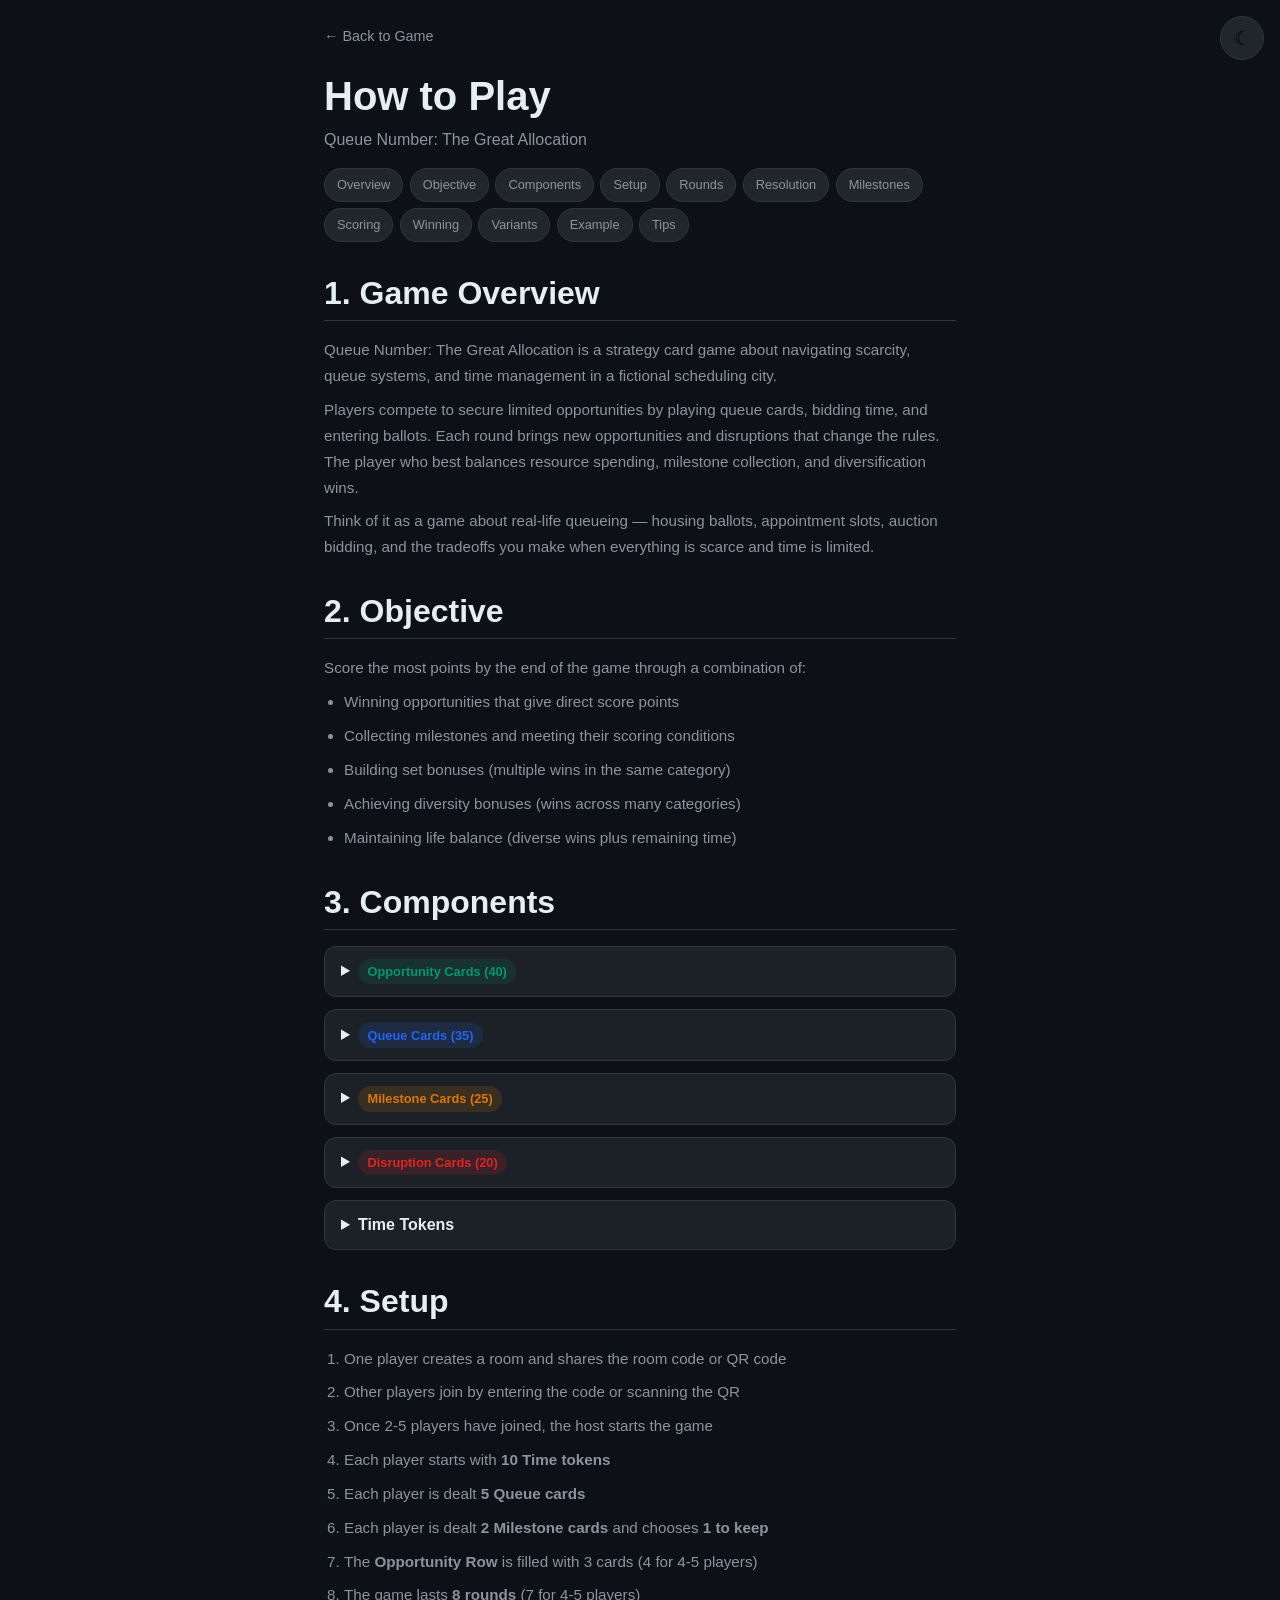
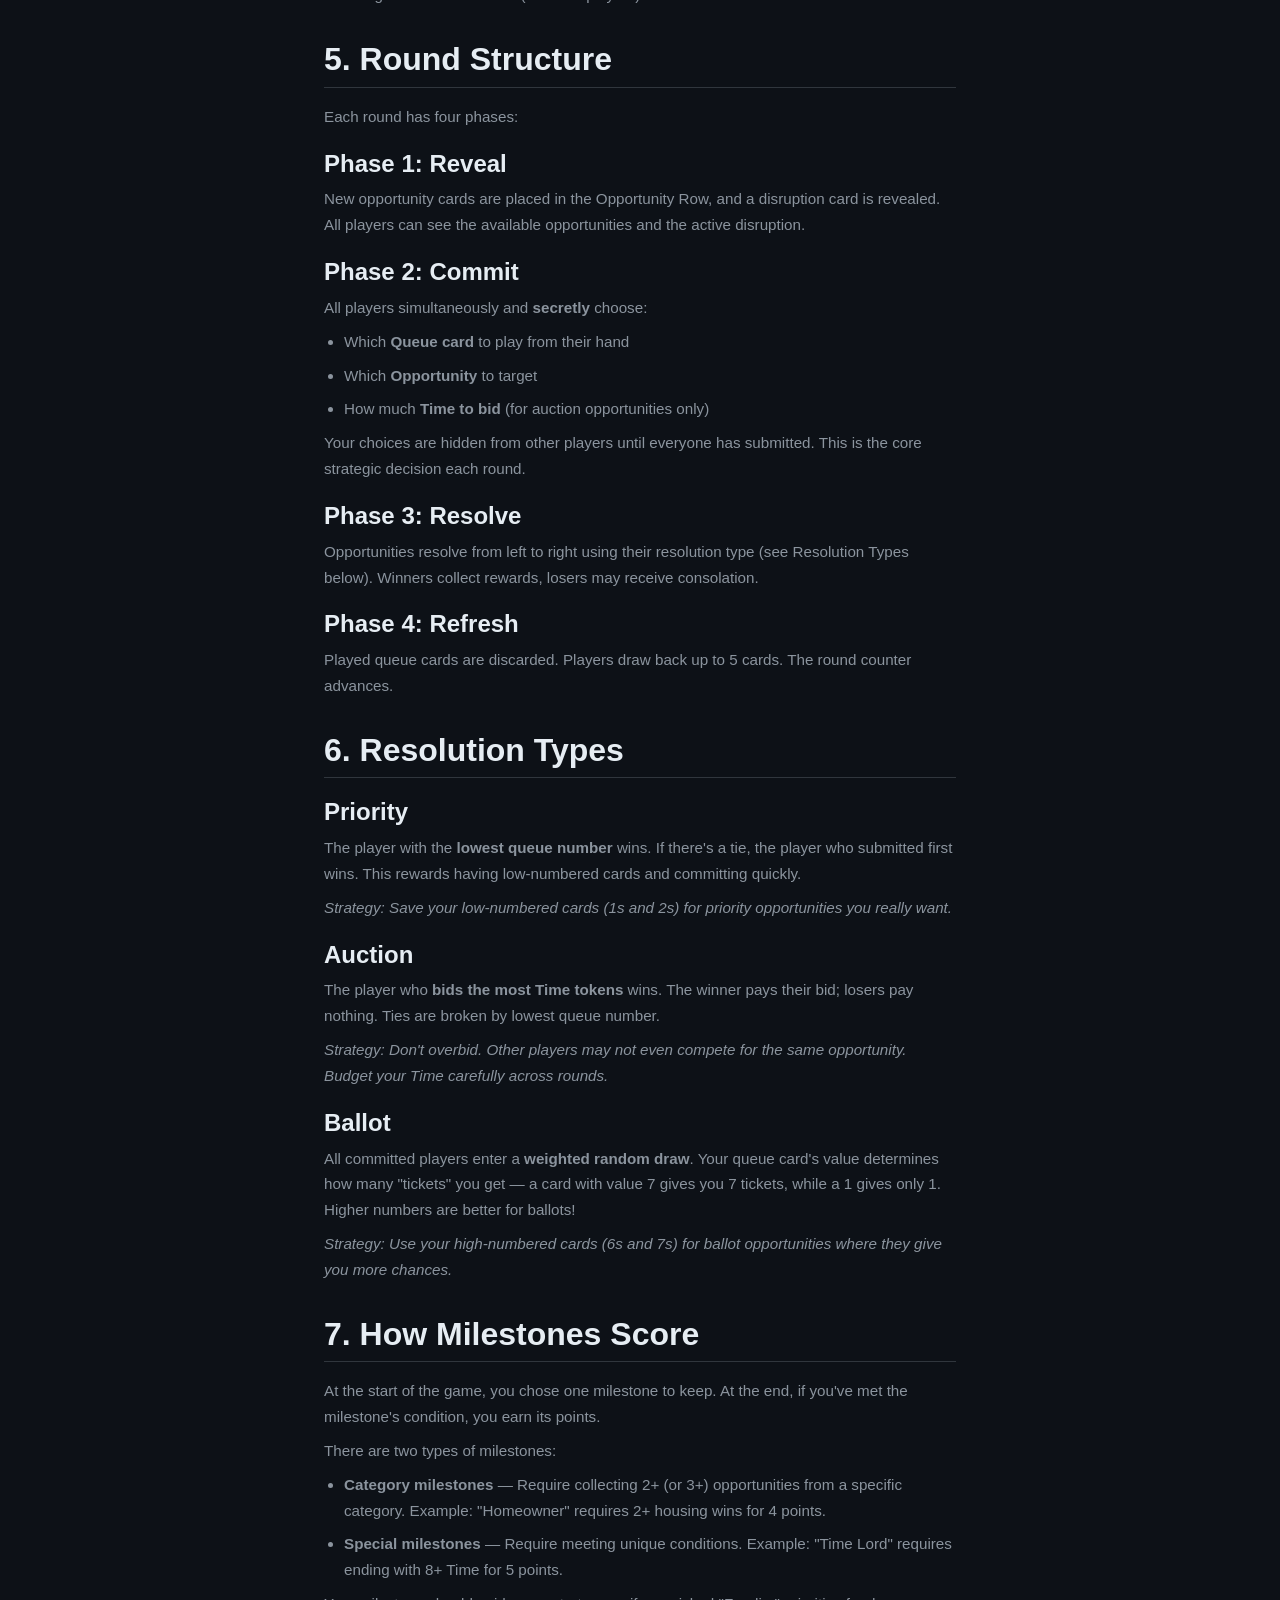
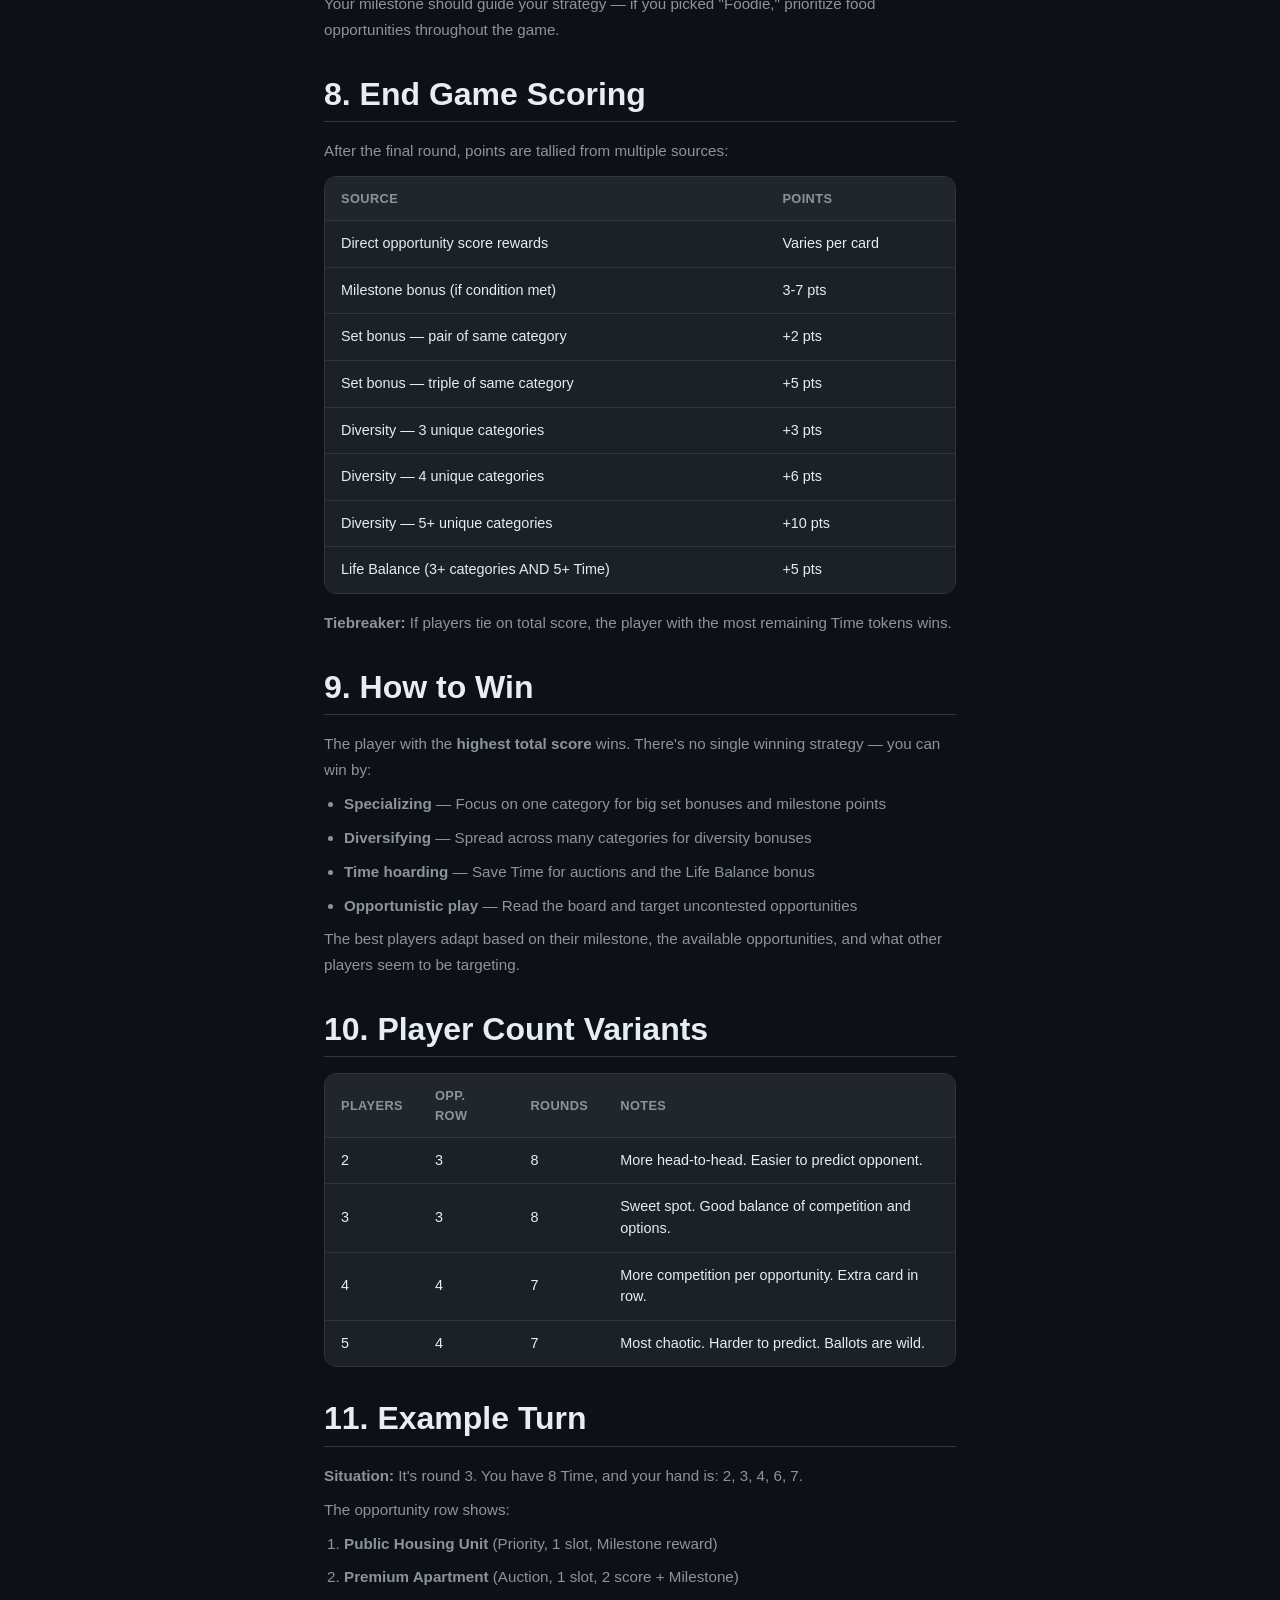
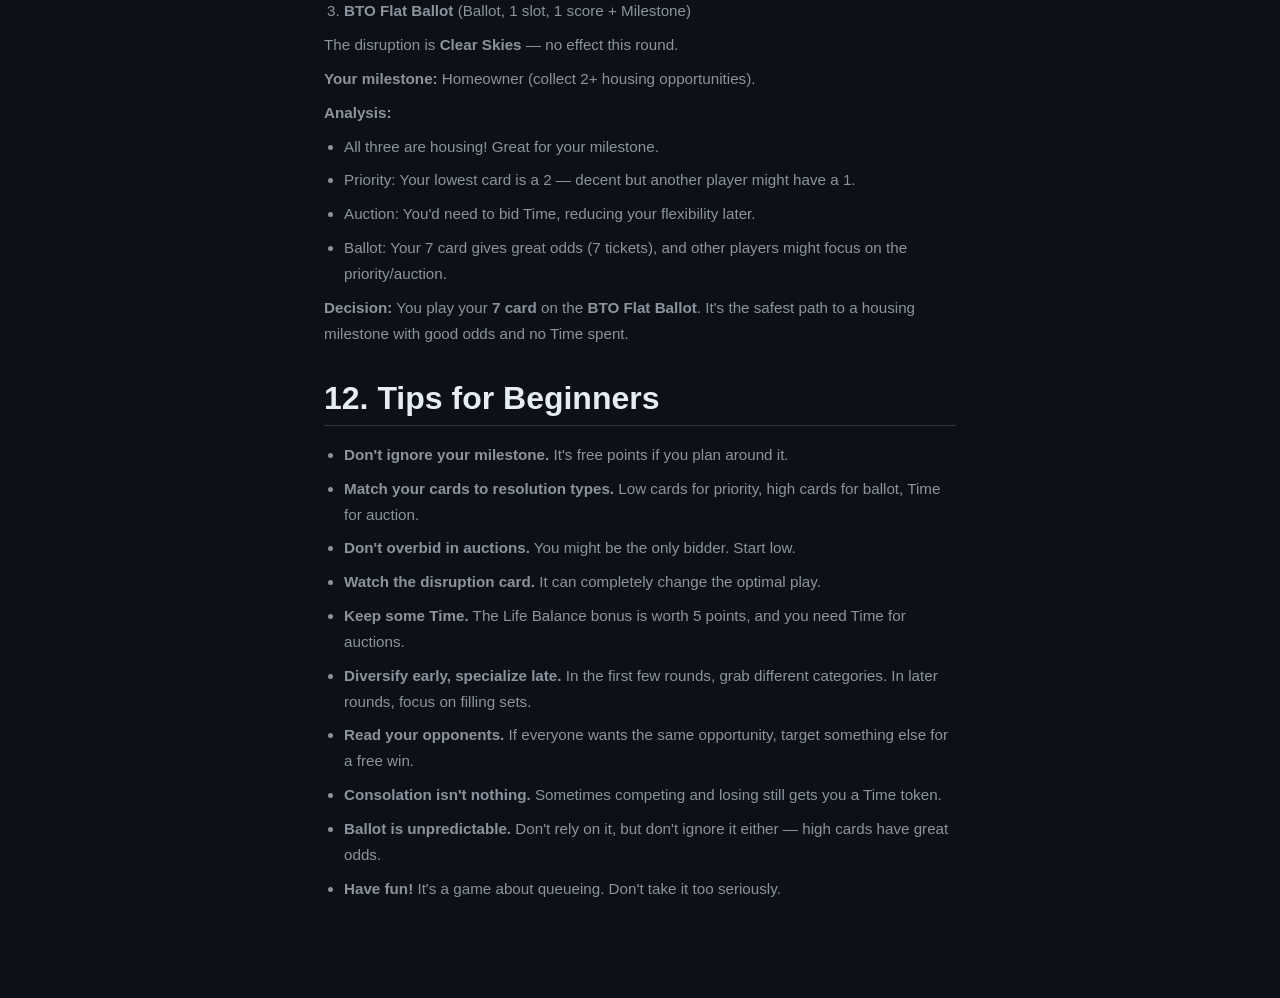
==== instructions.html @ 412e1ff7 "Initial commit: Queue Number card game web app Complete multiplayer card game with Firebase, QR code" ====
<!DOCTYPE html>
<html lang="en" data-theme="dark">
<head>
  <meta charset="UTF-8">
  <meta name="viewport" content="width=device-width, initial-scale=1.0, viewport-fit=cover">
  <meta name="theme-color" content="#0D1117">
  <title>How to Play — Queue Number</title>
  <link rel="stylesheet" href="style.css">
</head>
<body>

  <!-- Theme Toggle -->
  <button class="theme-toggle" id="theme-toggle" aria-label="Toggle theme">
    <span id="theme-icon">&#9790;</span>
  </button>

  <div class="instructions-page">
    <a href="index.html" class="instructions-back">&larr; Back to Game</a>

    <h1>How to Play</h1>
    <p class="text-secondary mb-2">Queue Number: The Great Allocation</p>

    <!-- Quick Nav -->
    <nav class="instructions-nav">
      <a href="#overview">Overview</a>
      <a href="#objective">Objective</a>
      <a href="#components">Components</a>
      <a href="#setup">Setup</a>
      <a href="#rounds">Rounds</a>
      <a href="#resolution">Resolution</a>
      <a href="#milestones">Milestones</a>
      <a href="#scoring">Scoring</a>
      <a href="#winning">Winning</a>
      <a href="#variants">Variants</a>
      <a href="#example">Example</a>
      <a href="#tips">Tips</a>
    </nav>

    <!-- 1. Overview -->
    <section class="instructions-section" id="overview">
      <h2>1. Game Overview</h2>
      <p>Queue Number: The Great Allocation is a strategy card game about navigating scarcity, queue systems, and time management in a fictional scheduling city.</p>
      <p>Players compete to secure limited opportunities by playing queue cards, bidding time, and entering ballots. Each round brings new opportunities and disruptions that change the rules. The player who best balances resource spending, milestone collection, and diversification wins.</p>
      <p>Think of it as a game about real-life queueing — housing ballots, appointment slots, auction bidding, and the tradeoffs you make when everything is scarce and time is limited.</p>
    </section>

    <!-- 2. Objective -->
    <section class="instructions-section" id="objective">
      <h2>2. Objective</h2>
      <p>Score the most points by the end of the game through a combination of:</p>
      <ul>
        <li>Winning opportunities that give direct score points</li>
        <li>Collecting milestones and meeting their scoring conditions</li>
        <li>Building set bonuses (multiple wins in the same category)</li>
        <li>Achieving diversity bonuses (wins across many categories)</li>
        <li>Maintaining life balance (diverse wins plus remaining time)</li>
      </ul>
    </section>

    <!-- 3. Components -->
    <section class="instructions-section" id="components">
      <h2>3. Components</h2>

      <details>
        <summary><span class="card-type-example opp">Opportunity Cards (40)</span></summary>
        <div>
          <p>These represent limited resources and services available each round. Each opportunity has:</p>
          <ul>
            <li><strong>Name</strong> — what the opportunity is</li>
            <li><strong>Category</strong> — housing, education, healthcare, transport, leisure, finance, food, or tech</li>
            <li><strong>Resolution Type</strong> — how the winner is decided (Priority, Auction, or Ballot)</li>
            <li><strong>Slots</strong> — how many players can win (usually 1-2)</li>
            <li><strong>Reward</strong> — points, time tokens, or milestone progress</li>
            <li><strong>Consolation</strong> — small bonus for losers (on some cards)</li>
          </ul>
        </div>
      </details>

      <details>
        <summary><span class="card-type-example queue">Queue Cards (35)</span></summary>
        <div>
          <p>Your hand of cards. Each has a <strong>queue number</strong> from 1 to 7. These are your tools for competing:</p>
          <ul>
            <li><strong>Low numbers (1-3)</strong> — Great for priority-based opportunities (lowest number wins first)</li>
            <li><strong>Mid numbers (4-5)</strong> — Balanced for most situations</li>
            <li><strong>High numbers (6-7)</strong> — Better for ballot draws (higher number = more tickets)</li>
          </ul>
          <p>You play one queue card each round when committing to an opportunity.</p>
        </div>
      </details>

      <details>
        <summary><span class="card-type-example mile">Milestone Cards (25)</span></summary>
        <div>
          <p>Personal goals that score bonus points at the end of the game if you meet their conditions. Examples:</p>
          <ul>
            <li><strong>Homeowner</strong> — Collect 2+ housing opportunities (4 pts)</li>
            <li><strong>Diversifier</strong> — Collect from 4+ categories (5 pts)</li>
            <li><strong>Time Lord</strong> — End with 8+ Time tokens (5 pts)</li>
            <li><strong>Queue Master</strong> — Win 3+ priority opportunities (5 pts)</li>
          </ul>
          <p>At game start, you'll be dealt 2 milestones and choose 1 to keep. This shapes your strategy.</p>
        </div>
      </details>

      <details>
        <summary><span class="card-type-example dis">Disruption Cards (20)</span></summary>
        <div>
          <p>One disruption card is revealed each round, modifying the rules. Effects include:</p>
          <ul>
            <li><strong>System Outage</strong> — The lowest queue number gets no reward</li>
            <li><strong>Time Tax</strong> — All players lose 1 Time</li>
            <li><strong>Double Reward</strong> — All rewards are doubled</li>
            <li><strong>Queue Shuffle</strong> — Highest queue number wins priority</li>
            <li><strong>Lucky Day</strong> — Ballot slots increase by 1</li>
            <li><strong>Clear Skies</strong> — No disruption (sometimes you get lucky!)</li>
          </ul>
          <p>Disruptions keep every round feeling different and require you to adapt your strategy.</p>
        </div>
      </details>

      <details>
        <summary>Time Tokens</summary>
        <div>
          <p>Your main currency. You start with <strong>10 Time</strong>. Time is spent bidding in auctions, and gained from winning certain opportunities. Managing your time is crucial — spend too much early and you'll have nothing left for later rounds.</p>
        </div>
      </details>
    </section>

    <!-- 4. Setup -->
    <section class="instructions-section" id="setup">
      <h2>4. Setup</h2>
      <ol>
        <li>One player creates a room and shares the room code or QR code</li>
        <li>Other players join by entering the code or scanning the QR</li>
        <li>Once 2-5 players have joined, the host starts the game</li>
        <li>Each player starts with <strong>10 Time tokens</strong></li>
        <li>Each player is dealt <strong>5 Queue cards</strong></li>
        <li>Each player is dealt <strong>2 Milestone cards</strong> and chooses <strong>1 to keep</strong></li>
        <li>The <strong>Opportunity Row</strong> is filled with 3 cards (4 for 4-5 players)</li>
        <li>The game lasts <strong>8 rounds</strong> (7 for 4-5 players)</li>
      </ol>
    </section>

    <!-- 5. Round Structure -->
    <section class="instructions-section" id="rounds">
      <h2>5. Round Structure</h2>
      <p>Each round has four phases:</p>

      <h3>Phase 1: Reveal</h3>
      <p>New opportunity cards are placed in the Opportunity Row, and a disruption card is revealed. All players can see the available opportunities and the active disruption.</p>

      <h3>Phase 2: Commit</h3>
      <p>All players simultaneously and <strong>secretly</strong> choose:</p>
      <ul>
        <li>Which <strong>Queue card</strong> to play from their hand</li>
        <li>Which <strong>Opportunity</strong> to target</li>
        <li>How much <strong>Time to bid</strong> (for auction opportunities only)</li>
      </ul>
      <p>Your choices are hidden from other players until everyone has submitted. This is the core strategic decision each round.</p>

      <h3>Phase 3: Resolve</h3>
      <p>Opportunities resolve from left to right using their resolution type (see Resolution Types below). Winners collect rewards, losers may receive consolation.</p>

      <h3>Phase 4: Refresh</h3>
      <p>Played queue cards are discarded. Players draw back up to 5 cards. The round counter advances.</p>
    </section>

    <!-- 6. Resolution Types -->
    <section class="instructions-section" id="resolution">
      <h2>6. Resolution Types</h2>

      <h3>Priority</h3>
      <p>The player with the <strong>lowest queue number</strong> wins. If there's a tie, the player who submitted first wins. This rewards having low-numbered cards and committing quickly.</p>
      <p><em>Strategy: Save your low-numbered cards (1s and 2s) for priority opportunities you really want.</em></p>

      <h3>Auction</h3>
      <p>The player who <strong>bids the most Time tokens</strong> wins. The winner pays their bid; losers pay nothing. Ties are broken by lowest queue number.</p>
      <p><em>Strategy: Don't overbid. Other players may not even compete for the same opportunity. Budget your Time carefully across rounds.</em></p>

      <h3>Ballot</h3>
      <p>All committed players enter a <strong>weighted random draw</strong>. Your queue card's value determines how many "tickets" you get — a card with value 7 gives you 7 tickets, while a 1 gives only 1. Higher numbers are better for ballots!</p>
      <p><em>Strategy: Use your high-numbered cards (6s and 7s) for ballot opportunities where they give you more chances.</em></p>
    </section>

    <!-- 7. Milestones -->
    <section class="instructions-section" id="milestones">
      <h2>7. How Milestones Score</h2>
      <p>At the start of the game, you chose one milestone to keep. At the end, if you've met the milestone's condition, you earn its points.</p>
      <p>There are two types of milestones:</p>
      <ul>
        <li><strong>Category milestones</strong> — Require collecting 2+ (or 3+) opportunities from a specific category. Example: "Homeowner" requires 2+ housing wins for 4 points.</li>
        <li><strong>Special milestones</strong> — Require meeting unique conditions. Example: "Time Lord" requires ending with 8+ Time for 5 points.</li>
      </ul>
      <p>Your milestone should guide your strategy — if you picked "Foodie," prioritize food opportunities throughout the game.</p>
    </section>

    <!-- 8. End Game Scoring -->
    <section class="instructions-section" id="scoring">
      <h2>8. End Game Scoring</h2>
      <p>After the final round, points are tallied from multiple sources:</p>

      <table class="score-table" style="margin-top:0.75rem">
        <thead>
          <tr><th>Source</th><th>Points</th></tr>
        </thead>
        <tbody>
          <tr><td>Direct opportunity score rewards</td><td>Varies per card</td></tr>
          <tr><td>Milestone bonus (if condition met)</td><td>3-7 pts</td></tr>
          <tr><td>Set bonus — pair of same category</td><td>+2 pts</td></tr>
          <tr><td>Set bonus — triple of same category</td><td>+5 pts</td></tr>
          <tr><td>Diversity — 3 unique categories</td><td>+3 pts</td></tr>
          <tr><td>Diversity — 4 unique categories</td><td>+6 pts</td></tr>
          <tr><td>Diversity — 5+ unique categories</td><td>+10 pts</td></tr>
          <tr><td>Life Balance (3+ categories AND 5+ Time)</td><td>+5 pts</td></tr>
        </tbody>
      </table>

      <p class="mt-2"><strong>Tiebreaker:</strong> If players tie on total score, the player with the most remaining Time tokens wins.</p>
    </section>

    <!-- 9. How to Win -->
    <section class="instructions-section" id="winning">
      <h2>9. How to Win</h2>
      <p>The player with the <strong>highest total score</strong> wins. There's no single winning strategy — you can win by:</p>
      <ul>
        <li><strong>Specializing</strong> — Focus on one category for big set bonuses and milestone points</li>
        <li><strong>Diversifying</strong> — Spread across many categories for diversity bonuses</li>
        <li><strong>Time hoarding</strong> — Save Time for auctions and the Life Balance bonus</li>
        <li><strong>Opportunistic play</strong> — Read the board and target uncontested opportunities</li>
      </ul>
      <p>The best players adapt based on their milestone, the available opportunities, and what other players seem to be targeting.</p>
    </section>

    <!-- 10. Player Count Variants -->
    <section class="instructions-section" id="variants">
      <h2>10. Player Count Variants</h2>

      <table class="score-table" style="margin-top:0.75rem">
        <thead>
          <tr><th>Players</th><th>Opp. Row</th><th>Rounds</th><th>Notes</th></tr>
        </thead>
        <tbody>
          <tr><td>2</td><td>3</td><td>8</td><td>More head-to-head. Easier to predict opponent.</td></tr>
          <tr><td>3</td><td>3</td><td>8</td><td>Sweet spot. Good balance of competition and options.</td></tr>
          <tr><td>4</td><td>4</td><td>7</td><td>More competition per opportunity. Extra card in row.</td></tr>
          <tr><td>5</td><td>4</td><td>7</td><td>Most chaotic. Harder to predict. Ballots are wild.</td></tr>
        </tbody>
      </table>
    </section>

    <!-- 11. Example Turn -->
    <section class="instructions-section" id="example">
      <h2>11. Example Turn</h2>
      <p><strong>Situation:</strong> It's round 3. You have 8 Time, and your hand is: 2, 3, 4, 6, 7.</p>
      <p>The opportunity row shows:</p>
      <ol>
        <li><strong>Public Housing Unit</strong> (Priority, 1 slot, Milestone reward)</li>
        <li><strong>Premium Apartment</strong> (Auction, 1 slot, 2 score + Milestone)</li>
        <li><strong>BTO Flat Ballot</strong> (Ballot, 1 slot, 1 score + Milestone)</li>
      </ol>
      <p>The disruption is <strong>Clear Skies</strong> — no effect this round.</p>

      <p><strong>Your milestone:</strong> Homeowner (collect 2+ housing opportunities).</p>

      <p><strong>Analysis:</strong></p>
      <ul>
        <li>All three are housing! Great for your milestone.</li>
        <li>Priority: Your lowest card is a 2 — decent but another player might have a 1.</li>
        <li>Auction: You'd need to bid Time, reducing your flexibility later.</li>
        <li>Ballot: Your 7 card gives great odds (7 tickets), and other players might focus on the priority/auction.</li>
      </ul>

      <p><strong>Decision:</strong> You play your <strong>7 card</strong> on the <strong>BTO Flat Ballot</strong>. It's the safest path to a housing milestone with good odds and no Time spent.</p>
    </section>

    <!-- 12. Tips -->
    <section class="instructions-section" id="tips">
      <h2>12. Tips for Beginners</h2>
      <ul>
        <li><strong>Don't ignore your milestone.</strong> It's free points if you plan around it.</li>
        <li><strong>Match your cards to resolution types.</strong> Low cards for priority, high cards for ballot, Time for auction.</li>
        <li><strong>Don't overbid in auctions.</strong> You might be the only bidder. Start low.</li>
        <li><strong>Watch the disruption card.</strong> It can completely change the optimal play.</li>
        <li><strong>Keep some Time.</strong> The Life Balance bonus is worth 5 points, and you need Time for auctions.</li>
        <li><strong>Diversify early, specialize late.</strong> In the first few rounds, grab different categories. In later rounds, focus on filling sets.</li>
        <li><strong>Read your opponents.</strong> If everyone wants the same opportunity, target something else for a free win.</li>
        <li><strong>Consolation isn't nothing.</strong> Sometimes competing and losing still gets you a Time token.</li>
        <li><strong>Ballot is unpredictable.</strong> Don't rely on it, but don't ignore it either — high cards have great odds.</li>
        <li><strong>Have fun!</strong> It's a game about queueing. Don't take it too seriously.</li>
      </ul>
    </section>

  </div>

  <!-- Scroll to top -->
  <button class="scroll-top-btn" id="scroll-top" aria-label="Scroll to top">&uarr;</button>

  <script>
    // Theme toggle
    (function() {
      const saved = localStorage.getItem('qn-theme');
      if (saved) document.documentElement.setAttribute('data-theme', saved);

      const icon = document.getElementById('theme-icon');
      const isDark = document.documentElement.getAttribute('data-theme') !== 'light';
      if (icon) icon.innerHTML = isDark ? '&#9790;' : '&#9728;';

      document.getElementById('theme-toggle').addEventListener('click', () => {
        const current = document.documentElement.getAttribute('data-theme');
        const next = current === 'light' ? 'dark' : 'light';
        document.documentElement.setAttribute('data-theme', next);
        localStorage.setItem('qn-theme', next);
        icon.innerHTML = next === 'light' ? '&#9728;' : '&#9790;';
      });

      // Scroll to top button
      const scrollBtn = document.getElementById('scroll-top');
      window.addEventListener('scroll', () => {
        if (window.scrollY > 400) {
          scrollBtn.classList.add('visible');
        } else {
          scrollBtn.classList.remove('visible');
        }
      });
      scrollBtn.addEventListener('click', () => {
        window.scrollTo({ top: 0, behavior: 'smooth' });
      });
    })();
  </script>

</body>
</html>
---- style.css ----
/* ============================================================
   Queue Number: The Great Allocation — Styles
   Mobile-first, dark mode default
   ============================================================ */

/* --- Reset & Base --- */
*, *::before, *::after {
  box-sizing: border-box;
  margin: 0;
  padding: 0;
}

html {
  font-size: 16px;
  -webkit-text-size-adjust: 100%;
  -webkit-tap-highlight-color: transparent;
  scroll-behavior: smooth;
}

body {
  font-family: -apple-system, BlinkMacSystemFont, 'Segoe UI', Roboto, 'Helvetica Neue', Arial, sans-serif;
  line-height: 1.5;
  background: var(--bg-primary);
  color: var(--text-primary);
  min-height: 100dvh;
  overflow-x: hidden;
  transition: background-color 0.3s ease, color 0.3s ease;
}

/* --- CSS Custom Properties (Dark Default) --- */
:root {
  --bg-primary: #0D1117;
  --bg-secondary: #161B22;
  --bg-tertiary: #21262D;
  --bg-card: #1C2128;
  --bg-card-hover: #252B33;
  --bg-overlay: rgba(0, 0, 0, 0.7);
  --text-primary: #E6EDF3;
  --text-secondary: #8B949E;
  --text-muted: #6E7681;
  --accent: #7C3AED;
  --accent-light: #A78BFA;
  --accent-glow: rgba(124, 58, 237, 0.3);
  --accent-secondary: #06B6D4;
  --danger: #F87171;
  --danger-bg: rgba(248, 113, 113, 0.15);
  --success: #34D399;
  --success-bg: rgba(52, 211, 153, 0.15);
  --warning: #FBBF24;
  --warning-bg: rgba(251, 191, 36, 0.15);
  --border: #30363D;
  --border-light: #21262D;
  --card-opportunity: #059669;
  --card-opportunity-bg: rgba(5, 150, 105, 0.15);
  --card-queue: #2563EB;
  --card-queue-bg: rgba(37, 99, 235, 0.15);
  --card-milestone: #D97706;
  --card-milestone-bg: rgba(217, 119, 6, 0.15);
  --card-disruption: #DC2626;
  --card-disruption-bg: rgba(220, 38, 38, 0.15);
  --radius-sm: 8px;
  --radius: 12px;
  --radius-lg: 16px;
  --radius-xl: 20px;
  --shadow-sm: 0 1px 3px rgba(0, 0, 0, 0.3);
  --shadow: 0 4px 12px rgba(0, 0, 0, 0.4);
  --shadow-lg: 0 8px 24px rgba(0, 0, 0, 0.5);
  --shadow-glow: 0 0 20px var(--accent-glow);
  --transition: 0.2s ease;
  --transition-slow: 0.4s ease;
  --nav-height: 60px;
  --action-height: 64px;
  --header-height: 52px;
  --safe-bottom: env(safe-area-inset-bottom, 0px);
}

[data-theme="light"] {
  --bg-primary: #F8FAFC;
  --bg-secondary: #FFFFFF;
  --bg-tertiary: #F1F5F9;
  --bg-card: #FFFFFF;
  --bg-card-hover: #F8FAFC;
  --bg-overlay: rgba(0, 0, 0, 0.5);
  --text-primary: #1E293B;
  --text-secondary: #64748B;
  --text-muted: #94A3B8;
  --accent: #7C3AED;
  --accent-light: #8B5CF6;
  --accent-glow: rgba(124, 58, 237, 0.2);
  --border: #E2E8F0;
  --border-light: #F1F5F9;
  --card-opportunity-bg: rgba(5, 150, 105, 0.1);
  --card-queue-bg: rgba(37, 99, 235, 0.1);
  --card-milestone-bg: rgba(217, 119, 6, 0.1);
  --card-disruption-bg: rgba(220, 38, 38, 0.1);
  --shadow-sm: 0 1px 3px rgba(0, 0, 0, 0.08);
  --shadow: 0 4px 12px rgba(0, 0, 0, 0.1);
  --shadow-lg: 0 8px 24px rgba(0, 0, 0, 0.12);
}

/* --- Typography --- */
h1, h2, h3, h4 {
  font-weight: 700;
  line-height: 1.2;
}

h1 { font-size: clamp(1.5rem, 5vw, 2.5rem); }
h2 { font-size: clamp(1.25rem, 4vw, 2rem); }
h3 { font-size: clamp(1.1rem, 3vw, 1.5rem); }
h4 { font-size: clamp(1rem, 2.5vw, 1.25rem); }

/* --- Utility Classes --- */
.hidden { display: none !important; }
.sr-only {
  position: absolute; width: 1px; height: 1px;
  padding: 0; margin: -1px; overflow: hidden;
  clip: rect(0,0,0,0); border: 0;
}

.text-center { text-align: center; }
.text-secondary { color: var(--text-secondary); }
.text-muted { color: var(--text-muted); }
.text-accent { color: var(--accent-light); }
.text-success { color: var(--success); }
.text-danger { color: var(--danger); }
.text-warning { color: var(--warning); }

.mt-1 { margin-top: 0.5rem; }
.mt-2 { margin-top: 1rem; }
.mt-3 { margin-top: 1.5rem; }
.mb-1 { margin-bottom: 0.5rem; }
.mb-2 { margin-bottom: 1rem; }
.gap-1 { gap: 0.5rem; }
.gap-2 { gap: 1rem; }

/* --- Screen System --- */
.screen {
  display: none;
  min-height: 100dvh;
  padding: 1rem;
  padding-bottom: calc(1rem + var(--safe-bottom));
  animation: fadeIn 0.3s ease;
}

.screen.active {
  display: flex;
  flex-direction: column;
}

@keyframes fadeIn {
  from { opacity: 0; transform: translateY(8px); }
  to { opacity: 1; transform: translateY(0); }
}

/* --- Buttons --- */
.btn {
  display: inline-flex;
  align-items: center;
  justify-content: center;
  gap: 0.5rem;
  padding: 0.875rem 1.5rem;
  border: none;
  border-radius: var(--radius);
  font-size: 1rem;
  font-weight: 600;
  cursor: pointer;
  transition: all var(--transition);
  min-height: 48px;
  min-width: 48px;
  text-decoration: none;
  user-select: none;
  -webkit-user-select: none;
  touch-action: manipulation;
}

.btn:active {
  transform: scale(0.97);
}

.btn-primary {
  background: var(--accent);
  color: #fff;
  box-shadow: var(--shadow-sm), 0 0 0 0 var(--accent-glow);
}

.btn-primary:hover {
  background: var(--accent-light);
  box-shadow: var(--shadow), var(--shadow-glow);
}

.btn-primary:disabled {
  background: var(--bg-tertiary);
  color: var(--text-muted);
  cursor: not-allowed;
  box-shadow: none;
}

.btn-secondary {
  background: var(--bg-tertiary);
  color: var(--text-primary);
  border: 1px solid var(--border);
}

.btn-secondary:hover {
  background: var(--bg-card-hover);
  border-color: var(--accent);
}

.btn-ghost {
  background: transparent;
  color: var(--text-secondary);
}

.btn-ghost:hover {
  background: var(--bg-tertiary);
  color: var(--text-primary);
}

.btn-danger {
  background: var(--danger);
  color: #fff;
}

.btn-success {
  background: var(--success);
  color: #000;
}

.btn-lg {
  padding: 1rem 2rem;
  font-size: 1.1rem;
  border-radius: var(--radius-lg);
}

.btn-sm {
  padding: 0.5rem 1rem;
  font-size: 0.875rem;
  min-height: 36px;
}

.btn-full {
  width: 100%;
}

.btn-icon {
  padding: 0.75rem;
  border-radius: 50%;
}

/* --- Input Fields --- */
.input-group {
  display: flex;
  flex-direction: column;
  gap: 0.5rem;
}

.input-group label {
  font-size: 0.875rem;
  font-weight: 600;
  color: var(--text-secondary);
}

.input {
  padding: 0.875rem 1rem;
  background: var(--bg-tertiary);
  border: 1.5px solid var(--border);
  border-radius: var(--radius);
  color: var(--text-primary);
  font-size: 1rem;
  min-height: 48px;
  transition: border-color var(--transition);
  width: 100%;
}

.input:focus {
  outline: none;
  border-color: var(--accent);
  box-shadow: 0 0 0 3px var(--accent-glow);
}

.input::placeholder {
  color: var(--text-muted);
}

.input-code {
  font-size: 1.5rem;
  font-weight: 700;
  text-align: center;
  letter-spacing: 0.3em;
  text-transform: uppercase;
}

/* --- Cards (UI Panels) --- */
.panel {
  background: var(--bg-card);
  border: 1px solid var(--border);
  border-radius: var(--radius-lg);
  padding: 1.25rem;
  box-shadow: var(--shadow-sm);
  transition: all var(--transition);
}

.panel-header {
  display: flex;
  align-items: center;
  justify-content: space-between;
  margin-bottom: 1rem;
}

.panel-title {
  font-size: 1rem;
  font-weight: 700;
  color: var(--text-primary);
}

/* --- Badge --- */
.badge {
  display: inline-flex;
  align-items: center;
  padding: 0.25rem 0.75rem;
  border-radius: 100px;
  font-size: 0.75rem;
  font-weight: 600;
}

.badge-accent {
  background: var(--accent-glow);
  color: var(--accent-light);
}

.badge-success {
  background: var(--success-bg);
  color: var(--success);
}

.badge-danger {
  background: var(--danger-bg);
  color: var(--danger);
}

.badge-warning {
  background: var(--warning-bg);
  color: var(--warning);
}

/* --- Toast Notifications --- */
.toast-container {
  position: fixed;
  top: 1rem;
  left: 50%;
  transform: translateX(-50%);
  z-index: 9999;
  display: flex;
  flex-direction: column;
  gap: 0.5rem;
  pointer-events: none;
  width: calc(100% - 2rem);
  max-width: 400px;
}

.toast {
  background: var(--bg-card);
  border: 1px solid var(--border);
  border-radius: var(--radius);
  padding: 0.875rem 1.25rem;
  box-shadow: var(--shadow-lg);
  animation: toastIn 0.3s ease, toastOut 0.3s ease 2.7s forwards;
  pointer-events: auto;
  font-size: 0.9rem;
  font-weight: 500;
}

.toast-success { border-left: 3px solid var(--success); }
.toast-error { border-left: 3px solid var(--danger); }
.toast-info { border-left: 3px solid var(--accent); }

@keyframes toastIn {
  from { opacity: 0; transform: translateY(-12px); }
  to { opacity: 1; transform: translateY(0); }
}

@keyframes toastOut {
  from { opacity: 1; }
  to { opacity: 0; transform: translateY(-12px); }
}

/* ============================================================
   LANDING SCREEN
   ============================================================ */
#screen-landing {
  align-items: center;
  justify-content: center;
  text-align: center;
  gap: 2rem;
  padding: 2rem 1.5rem;
}

.landing-logo {
  display: flex;
  flex-direction: column;
  align-items: center;
  gap: 0.75rem;
}

.landing-logo-icon {
  width: 80px;
  height: 80px;
  background: linear-gradient(135deg, var(--accent), var(--accent-secondary));
  border-radius: var(--radius-xl);
  display: flex;
  align-items: center;
  justify-content: center;
  font-size: 2.5rem;
  box-shadow: var(--shadow-glow);
}

.landing-title {
  font-size: clamp(1.75rem, 6vw, 2.75rem);
  font-weight: 800;
  background: linear-gradient(135deg, var(--accent-light), var(--accent-secondary));
  -webkit-background-clip: text;
  -webkit-text-fill-color: transparent;
  background-clip: text;
}

.landing-tagline {
  color: var(--text-secondary);
  font-size: clamp(0.9rem, 3vw, 1.1rem);
  max-width: 320px;
}

.landing-actions {
  display: flex;
  flex-direction: column;
  gap: 0.75rem;
  width: 100%;
  max-width: 320px;
}

.landing-join-form {
  display: flex;
  flex-direction: column;
  gap: 0.75rem;
}

.landing-footer {
  display: flex;
  align-items: center;
  gap: 1rem;
}

.landing-footer a {
  color: var(--text-secondary);
  text-decoration: none;
  font-size: 0.9rem;
  transition: color var(--transition);
}

.landing-footer a:hover {
  color: var(--accent-light);
}

/* --- Theme Toggle --- */
.theme-toggle {
  position: fixed;
  top: 1rem;
  right: 1rem;
  z-index: 100;
  background: var(--bg-tertiary);
  border: 1px solid var(--border);
  border-radius: 50%;
  width: 44px;
  height: 44px;
  display: flex;
  align-items: center;
  justify-content: center;
  cursor: pointer;
  transition: all var(--transition);
  font-size: 1.2rem;
}

.theme-toggle:hover {
  background: var(--bg-card-hover);
  border-color: var(--accent);
}

/* ============================================================
   LOBBY SCREEN
   ============================================================ */
#screen-lobby {
  padding-top: 1.5rem;
  gap: 1.25rem;
  max-width: 480px;
  margin: 0 auto;
  width: 100%;
}

.lobby-header {
  text-align: center;
}

.lobby-header h2 {
  margin-bottom: 0.25rem;
}

.lobby-room-code {
  display: flex;
  align-items: center;
  justify-content: center;
  gap: 1rem;
  margin-top: 0.75rem;
}

.room-code-display {
  font-size: 2rem;
  font-weight: 800;
  letter-spacing: 0.2em;
  color: var(--accent-light);
  background: var(--bg-tertiary);
  padding: 0.5rem 1.25rem;
  border-radius: var(--radius);
  border: 1px solid var(--border);
  font-family: 'SF Mono', 'Fira Code', monospace;
}

.lobby-qr {
  display: flex;
  flex-direction: column;
  align-items: center;
  gap: 0.75rem;
  padding: 1.25rem;
  background: var(--bg-card);
  border-radius: var(--radius-lg);
  border: 1px solid var(--border);
}

.lobby-qr p {
  color: var(--text-secondary);
  font-size: 0.85rem;
}

#qr-container {
  background: #fff;
  padding: 12px;
  border-radius: var(--radius);
  display: inline-block;
}

#qr-container img,
#qr-container canvas {
  display: block;
}

.lobby-share-actions {
  display: flex;
  gap: 0.5rem;
  width: 100%;
}

.lobby-share-actions .btn {
  flex: 1;
}

.lobby-players {
  display: flex;
  flex-direction: column;
  gap: 0.5rem;
}

.lobby-player-card {
  display: flex;
  align-items: center;
  gap: 0.75rem;
  padding: 0.875rem 1rem;
  background: var(--bg-card);
  border: 1px solid var(--border);
  border-radius: var(--radius);
  transition: all var(--transition);
  animation: slideIn 0.3s ease;
}

@keyframes slideIn {
  from { opacity: 0; transform: translateX(-12px); }
  to { opacity: 1; transform: translateX(0); }
}

.player-avatar {
  width: 40px;
  height: 40px;
  border-radius: 50%;
  display: flex;
  align-items: center;
  justify-content: center;
  font-weight: 700;
  font-size: 1.1rem;
  color: #fff;
  flex-shrink: 0;
}

.player-avatar-0 { background: linear-gradient(135deg, #7C3AED, #A78BFA); }
.player-avatar-1 { background: linear-gradient(135deg, #06B6D4, #67E8F9); }
.player-avatar-2 { background: linear-gradient(135deg, #F59E0B, #FCD34D); }
.player-avatar-3 { background: linear-gradient(135deg, #EF4444, #FCA5A5); }
.player-avatar-4 { background: linear-gradient(135deg, #10B981, #6EE7B7); }

.player-info {
  flex: 1;
}

.player-name {
  font-weight: 600;
  font-size: 1rem;
}

.player-status {
  font-size: 0.8rem;
  color: var(--text-muted);
}

.player-host-badge {
  font-size: 0.7rem;
  font-weight: 700;
  padding: 0.2rem 0.6rem;
  border-radius: 100px;
  background: var(--accent-glow);
  color: var(--accent-light);
  text-transform: uppercase;
  letter-spacing: 0.05em;
}

.connection-dot {
  width: 10px;
  height: 10px;
  border-radius: 50%;
  flex-shrink: 0;
}

.connection-dot.online { background: var(--success); box-shadow: 0 0 6px var(--success); }
.connection-dot.offline { background: var(--text-muted); }

.lobby-start {
  margin-top: auto;
  padding-top: 1rem;
}

/* ============================================================
   GAME SCREEN
   ============================================================ */
#screen-game {
  padding: 0;
  min-height: 100dvh;
}

/* --- Game Header --- */
.game-header {
  position: sticky;
  top: 0;
  z-index: 50;
  display: flex;
  align-items: center;
  justify-content: space-between;
  padding: 0.625rem 1rem;
  background: var(--bg-secondary);
  border-bottom: 1px solid var(--border);
  min-height: var(--header-height);
}

.game-header-left {
  display: flex;
  align-items: center;
  gap: 0.75rem;
}

.game-round-badge {
  font-size: 0.8rem;
  font-weight: 700;
  padding: 0.25rem 0.75rem;
  border-radius: 100px;
  background: var(--accent-glow);
  color: var(--accent-light);
}

.game-phase-badge {
  font-size: 0.75rem;
  font-weight: 600;
  padding: 0.25rem 0.6rem;
  border-radius: 100px;
  text-transform: uppercase;
  letter-spacing: 0.05em;
}

.phase-reveal { background: var(--card-opportunity-bg); color: var(--card-opportunity); }
.phase-commit { background: var(--card-queue-bg); color: var(--card-queue); }
.phase-resolve { background: var(--card-milestone-bg); color: var(--card-milestone); }
.phase-refresh { background: var(--warning-bg); color: var(--warning); }

.game-header-right {
  display: flex;
  align-items: center;
  gap: 0.5rem;
}

.game-room-code {
  font-size: 0.75rem;
  color: var(--text-muted);
  font-family: monospace;
}

.game-time-display {
  display: flex;
  align-items: center;
  gap: 0.35rem;
  font-weight: 700;
  font-size: 0.9rem;
  color: var(--warning);
}

/* --- Game Main Content Area --- */
.game-main {
  flex: 1;
  overflow-y: auto;
  padding-bottom: calc(var(--action-height) + var(--nav-height) + var(--safe-bottom) + 1rem);
}

.tab-content {
  display: none;
  padding: 1rem;
  animation: fadeIn 0.25s ease;
}

.tab-content.active {
  display: block;
}

/* --- Board Tab --- */
.disruption-banner {
  display: flex;
  align-items: center;
  gap: 0.75rem;
  padding: 0.75rem 1rem;
  background: var(--card-disruption-bg);
  border: 1px solid var(--card-disruption);
  border-radius: var(--radius);
  margin-bottom: 1rem;
  font-size: 0.9rem;
}

.disruption-banner .icon {
  font-size: 1.3rem;
  flex-shrink: 0;
}

.disruption-banner .label {
  font-weight: 700;
  color: var(--card-disruption);
}

.disruption-banner .text {
  color: var(--text-secondary);
  font-size: 0.85rem;
}

.opportunity-row {
  display: flex;
  flex-direction: column;
  gap: 0.75rem;
}

.opportunity-card {
  background: var(--bg-card);
  border: 2px solid var(--border);
  border-radius: var(--radius-lg);
  padding: 1rem;
  transition: all var(--transition);
  cursor: pointer;
  position: relative;
  overflow: hidden;
}

.opportunity-card::before {
  content: '';
  position: absolute;
  top: 0;
  left: 0;
  width: 4px;
  height: 100%;
  background: var(--card-opportunity);
}

.opportunity-card.selected {
  border-color: var(--accent);
  box-shadow: var(--shadow-glow);
  background: var(--bg-card-hover);
}

.opportunity-card:active {
  transform: scale(0.98);
}

.opp-header {
  display: flex;
  align-items: flex-start;
  justify-content: space-between;
  gap: 0.5rem;
  margin-bottom: 0.5rem;
}

.opp-title {
  font-weight: 700;
  font-size: 1rem;
}

.opp-type-badge {
  font-size: 0.7rem;
  font-weight: 700;
  padding: 0.2rem 0.5rem;
  border-radius: 100px;
  text-transform: uppercase;
  white-space: nowrap;
  letter-spacing: 0.03em;
}

.type-priority { background: var(--card-queue-bg); color: var(--card-queue); }
.type-auction { background: var(--card-milestone-bg); color: var(--card-milestone); }
.type-ballot { background: var(--success-bg); color: var(--success); }

.opp-details {
  display: flex;
  flex-wrap: wrap;
  gap: 0.5rem;
  margin-top: 0.5rem;
}

.opp-detail {
  display: flex;
  align-items: center;
  gap: 0.25rem;
  font-size: 0.8rem;
  color: var(--text-secondary);
}

.opp-detail .value {
  font-weight: 600;
  color: var(--text-primary);
}

.opp-description {
  font-size: 0.85rem;
  color: var(--text-secondary);
  margin-top: 0.25rem;
}

.opp-assigned-count {
  position: absolute;
  top: 0.5rem;
  right: 0.5rem;
  font-size: 0.7rem;
  font-weight: 700;
  padding: 0.15rem 0.5rem;
  border-radius: 100px;
  background: var(--accent-glow);
  color: var(--accent-light);
}

/* --- Hand Tab --- */
.hand-section {
  padding-bottom: 1rem;
}

.hand-info {
  display: flex;
  align-items: center;
  justify-content: space-between;
  margin-bottom: 1rem;
}

.hand-info h3 {
  font-size: 1rem;
}

.hand-count {
  font-size: 0.85rem;
  color: var(--text-muted);
}

.card-carousel {
  display: flex;
  gap: 0.75rem;
  overflow-x: auto;
  scroll-snap-type: x mandatory;
  -webkit-overflow-scrolling: touch;
  padding: 0.5rem 0 1rem;
  scrollbar-width: none;
}

.card-carousel::-webkit-scrollbar { display: none; }

.game-card {
  flex: 0 0 auto;
  width: 140px;
  min-height: 200px;
  background: var(--bg-card);
  border: 2px solid var(--border);
  border-radius: var(--radius-lg);
  padding: 0.875rem;
  scroll-snap-align: center;
  cursor: pointer;
  transition: all var(--transition);
  display: flex;
  flex-direction: column;
  position: relative;
  user-select: none;
  -webkit-user-select: none;
}

.game-card:active {
  transform: scale(0.95);
}

.game-card.selected {
  border-color: var(--accent);
  box-shadow: var(--shadow-glow);
  transform: translateY(-8px);
}

.game-card.selected::after {
  content: '\2713';
  position: absolute;
  top: -8px;
  right: -8px;
  width: 24px;
  height: 24px;
  background: var(--accent);
  color: #fff;
  border-radius: 50%;
  display: flex;
  align-items: center;
  justify-content: center;
  font-size: 0.75rem;
  font-weight: 700;
}

.game-card.queue-card { border-top: 3px solid var(--card-queue); }
.game-card.milestone-card { border-top: 3px solid var(--card-milestone); }

.card-number {
  font-size: 2rem;
  font-weight: 800;
  text-align: center;
  margin: 0.5rem 0;
  background: linear-gradient(135deg, var(--card-queue), var(--accent-secondary));
  -webkit-background-clip: text;
  -webkit-text-fill-color: transparent;
  background-clip: text;
}

.card-name {
  font-size: 0.8rem;
  font-weight: 700;
  text-align: center;
  margin-bottom: 0.25rem;
}

.card-effect {
  font-size: 0.7rem;
  color: var(--text-secondary);
  text-align: center;
  margin-top: auto;
  line-height: 1.3;
}

.card-type-label {
  font-size: 0.65rem;
  font-weight: 700;
  text-transform: uppercase;
  letter-spacing: 0.05em;
  color: var(--text-muted);
  text-align: center;
}

/* --- Milestone Display in Hand --- */
.milestones-section {
  margin-top: 1.5rem;
}

.milestones-section h4 {
  margin-bottom: 0.75rem;
  font-size: 0.9rem;
}

.milestone-list {
  display: flex;
  flex-direction: column;
  gap: 0.5rem;
}

.milestone-item {
  display: flex;
  align-items: center;
  gap: 0.75rem;
  padding: 0.75rem;
  background: var(--card-milestone-bg);
  border: 1px solid var(--card-milestone);
  border-radius: var(--radius);
}

.milestone-points {
  font-size: 1.25rem;
  font-weight: 800;
  color: var(--card-milestone);
  min-width: 2rem;
  text-align: center;
}

.milestone-info {
  flex: 1;
}

.milestone-title {
  font-weight: 600;
  font-size: 0.9rem;
}

.milestone-condition {
  font-size: 0.75rem;
  color: var(--text-secondary);
}

/* --- Score Tab --- */
.score-table {
  width: 100%;
  border-collapse: separate;
  border-spacing: 0;
  border-radius: var(--radius);
  overflow: hidden;
  border: 1px solid var(--border);
}

.score-table th,
.score-table td {
  padding: 0.75rem 1rem;
  text-align: left;
  border-bottom: 1px solid var(--border);
}

.score-table th {
  background: var(--bg-tertiary);
  font-size: 0.8rem;
  font-weight: 700;
  color: var(--text-secondary);
  text-transform: uppercase;
  letter-spacing: 0.03em;
}

.score-table td {
  background: var(--bg-card);
  font-size: 0.9rem;
}

.score-table tr:last-child td { border-bottom: none; }

.score-table .score-value {
  font-weight: 700;
  color: var(--accent-light);
}

.score-player-cell {
  display: flex;
  align-items: center;
  gap: 0.5rem;
}

.score-mini-avatar {
  width: 28px;
  height: 28px;
  border-radius: 50%;
  display: flex;
  align-items: center;
  justify-content: center;
  font-size: 0.75rem;
  font-weight: 700;
  color: #fff;
  flex-shrink: 0;
}

/* --- Log Tab --- */
.game-log {
  display: flex;
  flex-direction: column;
  gap: 0.5rem;
}

.log-entry {
  display: flex;
  gap: 0.75rem;
  padding: 0.625rem;
  border-radius: var(--radius-sm);
  font-size: 0.85rem;
  background: var(--bg-card);
  border: 1px solid var(--border-light);
}

.log-round {
  font-weight: 700;
  color: var(--text-muted);
  font-size: 0.75rem;
  min-width: 3rem;
}

.log-text {
  color: var(--text-secondary);
}

.log-text strong {
  color: var(--text-primary);
}

/* --- Action Bar --- */
.action-bar {
  position: fixed;
  bottom: calc(var(--nav-height) + var(--safe-bottom));
  left: 0;
  right: 0;
  z-index: 40;
  padding: 0.5rem 1rem;
  background: var(--bg-secondary);
  border-top: 1px solid var(--border);
  display: flex;
  gap: 0.5rem;
  align-items: center;
}

.action-bar .btn {
  flex: 1;
}

.action-bar-info {
  flex: 1;
  font-size: 0.85rem;
  color: var(--text-secondary);
  text-align: center;
}

.time-bid-control {
  display: flex;
  align-items: center;
  gap: 0.5rem;
  flex: 1;
}

.time-bid-control label {
  font-size: 0.8rem;
  font-weight: 600;
  color: var(--text-secondary);
  white-space: nowrap;
}

.time-bid-control input[type="range"] {
  flex: 1;
  accent-color: var(--accent);
  height: 6px;
}

.time-bid-value {
  font-weight: 700;
  font-size: 0.9rem;
  color: var(--warning);
  min-width: 1.5rem;
  text-align: center;
}

/* --- Bottom Navigation --- */
.bottom-nav {
  position: fixed;
  bottom: 0;
  left: 0;
  right: 0;
  z-index: 50;
  display: flex;
  background: var(--bg-secondary);
  border-top: 1px solid var(--border);
  height: calc(var(--nav-height) + var(--safe-bottom));
  padding-bottom: var(--safe-bottom);
}

.nav-tab {
  flex: 1;
  display: flex;
  flex-direction: column;
  align-items: center;
  justify-content: center;
  gap: 0.2rem;
  padding: 0.5rem 0;
  background: none;
  border: none;
  color: var(--text-muted);
  font-size: 0.65rem;
  font-weight: 600;
  cursor: pointer;
  transition: all var(--transition);
  min-height: 48px;
  text-transform: uppercase;
  letter-spacing: 0.03em;
}

.nav-tab .nav-icon {
  font-size: 1.25rem;
  transition: all var(--transition);
}

.nav-tab.active {
  color: var(--accent-light);
}

.nav-tab.active .nav-icon {
  transform: scale(1.15);
}

.nav-tab:active {
  transform: scale(0.95);
}

.nav-tab-badge {
  position: absolute;
  top: 4px;
  right: calc(50% - 16px);
  width: 8px;
  height: 8px;
  background: var(--danger);
  border-radius: 50%;
}

/* ============================================================
   GAME OVER SCREEN
   ============================================================ */
#screen-gameover {
  align-items: center;
  justify-content: center;
  text-align: center;
  gap: 1.5rem;
  padding: 2rem 1.5rem;
}

.gameover-crown {
  font-size: 3rem;
  animation: bounce 1s ease infinite;
}

@keyframes bounce {
  0%, 100% { transform: translateY(0); }
  50% { transform: translateY(-10px); }
}

.gameover-winner {
  font-size: clamp(1.5rem, 5vw, 2rem);
  font-weight: 800;
  background: linear-gradient(135deg, var(--warning), var(--accent-light));
  -webkit-background-clip: text;
  -webkit-text-fill-color: transparent;
  background-clip: text;
}

.gameover-score {
  font-size: 3rem;
  font-weight: 800;
  color: var(--accent-light);
}

.gameover-breakdown {
  width: 100%;
  max-width: 400px;
}

.breakdown-item {
  display: flex;
  justify-content: space-between;
  padding: 0.625rem 0;
  border-bottom: 1px solid var(--border);
  font-size: 0.9rem;
}

.breakdown-label { color: var(--text-secondary); }
.breakdown-value { font-weight: 700; }

.gameover-rankings {
  width: 100%;
  max-width: 400px;
}

.ranking-item {
  display: flex;
  align-items: center;
  gap: 0.75rem;
  padding: 0.75rem;
  background: var(--bg-card);
  border: 1px solid var(--border);
  border-radius: var(--radius);
  margin-bottom: 0.5rem;
}

.ranking-position {
  font-size: 1.25rem;
  font-weight: 800;
  min-width: 2rem;
  text-align: center;
}

.ranking-position:nth-child(1) { color: var(--warning); }

.ranking-name { flex: 1; font-weight: 600; }
.ranking-score { font-weight: 700; color: var(--accent-light); }

.gameover-actions {
  display: flex;
  gap: 0.75rem;
  width: 100%;
  max-width: 320px;
}

.gameover-actions .btn { flex: 1; }

/* ============================================================
   CARD DETAIL MODAL
   ============================================================ */
dialog {
  background: transparent;
  border: none;
  padding: 0;
  max-width: 90vw;
  max-height: 85vh;
  width: 360px;
}

dialog::backdrop {
  background: var(--bg-overlay);
  backdrop-filter: blur(4px);
}

dialog[open] {
  animation: modalIn 0.3s ease;
}

@keyframes modalIn {
  from { opacity: 0; transform: scale(0.9) translateY(20px); }
  to { opacity: 1; transform: scale(1) translateY(0); }
}

.modal-content {
  background: var(--bg-card);
  border: 1px solid var(--border);
  border-radius: var(--radius-xl);
  padding: 1.5rem;
  box-shadow: var(--shadow-lg);
  color: var(--text-primary);
  position: relative;
}

.modal-close {
  position: absolute;
  top: 0.75rem;
  right: 0.75rem;
  width: 36px;
  height: 36px;
  border-radius: 50%;
  border: none;
  background: var(--bg-tertiary);
  color: var(--text-secondary);
  font-size: 1.1rem;
  cursor: pointer;
  display: flex;
  align-items: center;
  justify-content: center;
  transition: all var(--transition);
}

.modal-close:hover { background: var(--danger-bg); color: var(--danger); }

.modal-card-type {
  font-size: 0.7rem;
  font-weight: 700;
  text-transform: uppercase;
  letter-spacing: 0.05em;
  margin-bottom: 0.5rem;
}

.modal-card-title {
  font-size: 1.25rem;
  font-weight: 800;
  margin-bottom: 0.75rem;
}

.modal-card-body {
  font-size: 0.9rem;
  color: var(--text-secondary);
  line-height: 1.6;
}

.modal-card-stats {
  display: grid;
  grid-template-columns: 1fr 1fr;
  gap: 0.5rem;
  margin-top: 1rem;
}

.modal-stat {
  padding: 0.5rem;
  background: var(--bg-tertiary);
  border-radius: var(--radius-sm);
  text-align: center;
}

.modal-stat-label {
  font-size: 0.7rem;
  color: var(--text-muted);
  text-transform: uppercase;
}

.modal-stat-value {
  font-size: 1.1rem;
  font-weight: 700;
}

/* --- Results Modal --- */
.results-content {
  max-height: 70vh;
  overflow-y: auto;
}

.result-item {
  padding: 0.75rem;
  background: var(--bg-tertiary);
  border-radius: var(--radius);
  margin-bottom: 0.5rem;
}

.result-opp-name {
  font-weight: 700;
  font-size: 0.9rem;
  margin-bottom: 0.5rem;
}

.result-winner {
  display: flex;
  align-items: center;
  gap: 0.5rem;
  color: var(--success);
  font-weight: 600;
  font-size: 0.85rem;
}

.result-participants {
  margin-top: 0.5rem;
  font-size: 0.8rem;
  color: var(--text-secondary);
}

/* --- Commit Review Panel --- */
.commit-review {
  background: var(--bg-card);
  border: 1px solid var(--accent);
  border-radius: var(--radius-lg);
  padding: 1rem;
  margin-top: 1rem;
}

.commit-review h4 {
  font-size: 0.9rem;
  margin-bottom: 0.75rem;
  color: var(--accent-light);
}

.commit-summary-item {
  display: flex;
  justify-content: space-between;
  padding: 0.4rem 0;
  font-size: 0.85rem;
  border-bottom: 1px solid var(--border-light);
}

.commit-summary-item:last-child { border-bottom: none; }

/* --- Waiting Overlay --- */
.waiting-overlay {
  display: flex;
  flex-direction: column;
  align-items: center;
  justify-content: center;
  gap: 1rem;
  padding: 2rem;
  text-align: center;
}

.waiting-spinner {
  width: 40px;
  height: 40px;
  border: 3px solid var(--border);
  border-top-color: var(--accent);
  border-radius: 50%;
  animation: spin 1s linear infinite;
}

@keyframes spin {
  to { transform: rotate(360deg); }
}

.waiting-text {
  color: var(--text-secondary);
  font-size: 0.9rem;
}

.waiting-count {
  font-weight: 700;
  color: var(--accent-light);
}

/* --- Milestone Choice Modal --- */
.milestone-choice {
  display: flex;
  flex-direction: column;
  gap: 0.75rem;
}

.milestone-choice-card {
  padding: 1rem;
  background: var(--bg-tertiary);
  border: 2px solid var(--border);
  border-radius: var(--radius);
  cursor: pointer;
  transition: all var(--transition);
}

.milestone-choice-card:active { transform: scale(0.97); }
.milestone-choice-card.selected {
  border-color: var(--card-milestone);
  background: var(--card-milestone-bg);
}

/* --- Card flip animation --- */
.card-flip-enter {
  animation: cardFlip 0.5s ease;
}

@keyframes cardFlip {
  0% { transform: rotateY(90deg); opacity: 0; }
  50% { transform: rotateY(90deg); opacity: 0; }
  100% { transform: rotateY(0); opacity: 1; }
}

/* --- Tap pulse --- */
.tap-pulse {
  animation: tapPulse 0.2s ease;
}

@keyframes tapPulse {
  0% { transform: scale(1); }
  50% { transform: scale(0.95); }
  100% { transform: scale(1); }
}

/* ============================================================
   RESPONSIVE - Tablet
   ============================================================ */
@media (min-width: 768px) {
  .opportunity-row {
    flex-direction: row;
    gap: 1rem;
  }

  .opportunity-card {
    flex: 1;
  }

  .game-card {
    width: 160px;
    min-height: 220px;
  }

  .gameover-actions {
    flex-direction: row;
  }

  .landing-actions {
    max-width: 360px;
  }

  #screen-lobby {
    max-width: 540px;
  }
}

/* ============================================================
   RESPONSIVE - Desktop
   ============================================================ */
@media (min-width: 1024px) {
  #screen-game {
    max-width: 900px;
    margin: 0 auto;
  }

  .game-main {
    padding-left: 1.5rem;
    padding-right: 1.5rem;
  }

  .opportunity-row {
    gap: 1.25rem;
  }

  .game-card {
    width: 170px;
    min-height: 240px;
    padding: 1rem;
  }

  .action-bar {
    max-width: 900px;
    left: 50%;
    transform: translateX(-50%);
    border-radius: var(--radius) var(--radius) 0 0;
  }

  .bottom-nav {
    max-width: 900px;
    left: 50%;
    transform: translateX(-50%);
  }
}

/* ============================================================
   INSTRUCTIONS PAGE
   ============================================================ */
.instructions-page {
  max-width: 680px;
  margin: 0 auto;
  padding: 1.5rem;
  padding-bottom: 4rem;
}

.instructions-page h1 {
  margin-bottom: 0.5rem;
}

.instructions-back {
  display: inline-flex;
  align-items: center;
  gap: 0.5rem;
  color: var(--text-secondary);
  text-decoration: none;
  font-size: 0.9rem;
  margin-bottom: 1.5rem;
  transition: color var(--transition);
}

.instructions-back:hover { color: var(--accent-light); }

.instructions-nav {
  display: flex;
  flex-wrap: wrap;
  gap: 0.4rem;
  margin-bottom: 2rem;
}

.instructions-nav a {
  padding: 0.4rem 0.75rem;
  background: var(--bg-tertiary);
  border: 1px solid var(--border);
  border-radius: 100px;
  color: var(--text-secondary);
  text-decoration: none;
  font-size: 0.8rem;
  transition: all var(--transition);
}

.instructions-nav a:hover {
  background: var(--accent-glow);
  color: var(--accent-light);
  border-color: var(--accent);
}

.instructions-section {
  margin-bottom: 2rem;
}

.instructions-section h2 {
  padding-bottom: 0.5rem;
  border-bottom: 1px solid var(--border);
  margin-bottom: 1rem;
}

.instructions-section h3 {
  margin-top: 1.25rem;
  margin-bottom: 0.5rem;
}

.instructions-section p,
.instructions-section li {
  color: var(--text-secondary);
  font-size: 0.95rem;
  line-height: 1.7;
  margin-bottom: 0.5rem;
}

.instructions-section ul,
.instructions-section ol {
  padding-left: 1.25rem;
}

.instructions-section details {
  background: var(--bg-card);
  border: 1px solid var(--border);
  border-radius: var(--radius);
  margin-bottom: 0.75rem;
}

.instructions-section summary {
  padding: 0.75rem 1rem;
  cursor: pointer;
  font-weight: 600;
  user-select: none;
  -webkit-user-select: none;
}

.instructions-section details[open] summary {
  border-bottom: 1px solid var(--border);
}

.instructions-section details > div {
  padding: 1rem;
}

.card-type-example {
  display: inline-flex;
  align-items: center;
  gap: 0.35rem;
  padding: 0.2rem 0.6rem;
  border-radius: 100px;
  font-size: 0.8rem;
  font-weight: 600;
}

.card-type-example.opp { background: var(--card-opportunity-bg); color: var(--card-opportunity); }
.card-type-example.queue { background: var(--card-queue-bg); color: var(--card-queue); }
.card-type-example.mile { background: var(--card-milestone-bg); color: var(--card-milestone); }
.card-type-example.dis { background: var(--card-disruption-bg); color: var(--card-disruption); }

/* Scroll to top button for instructions */
.scroll-top-btn {
  position: fixed;
  bottom: 1.5rem;
  right: 1.5rem;
  width: 44px;
  height: 44px;
  border-radius: 50%;
  background: var(--accent);
  color: #fff;
  border: none;
  font-size: 1.2rem;
  cursor: pointer;
  box-shadow: var(--shadow);
  transition: all var(--transition);
  display: none;
}

.scroll-top-btn.visible { display: flex; align-items: center; justify-content: center; }
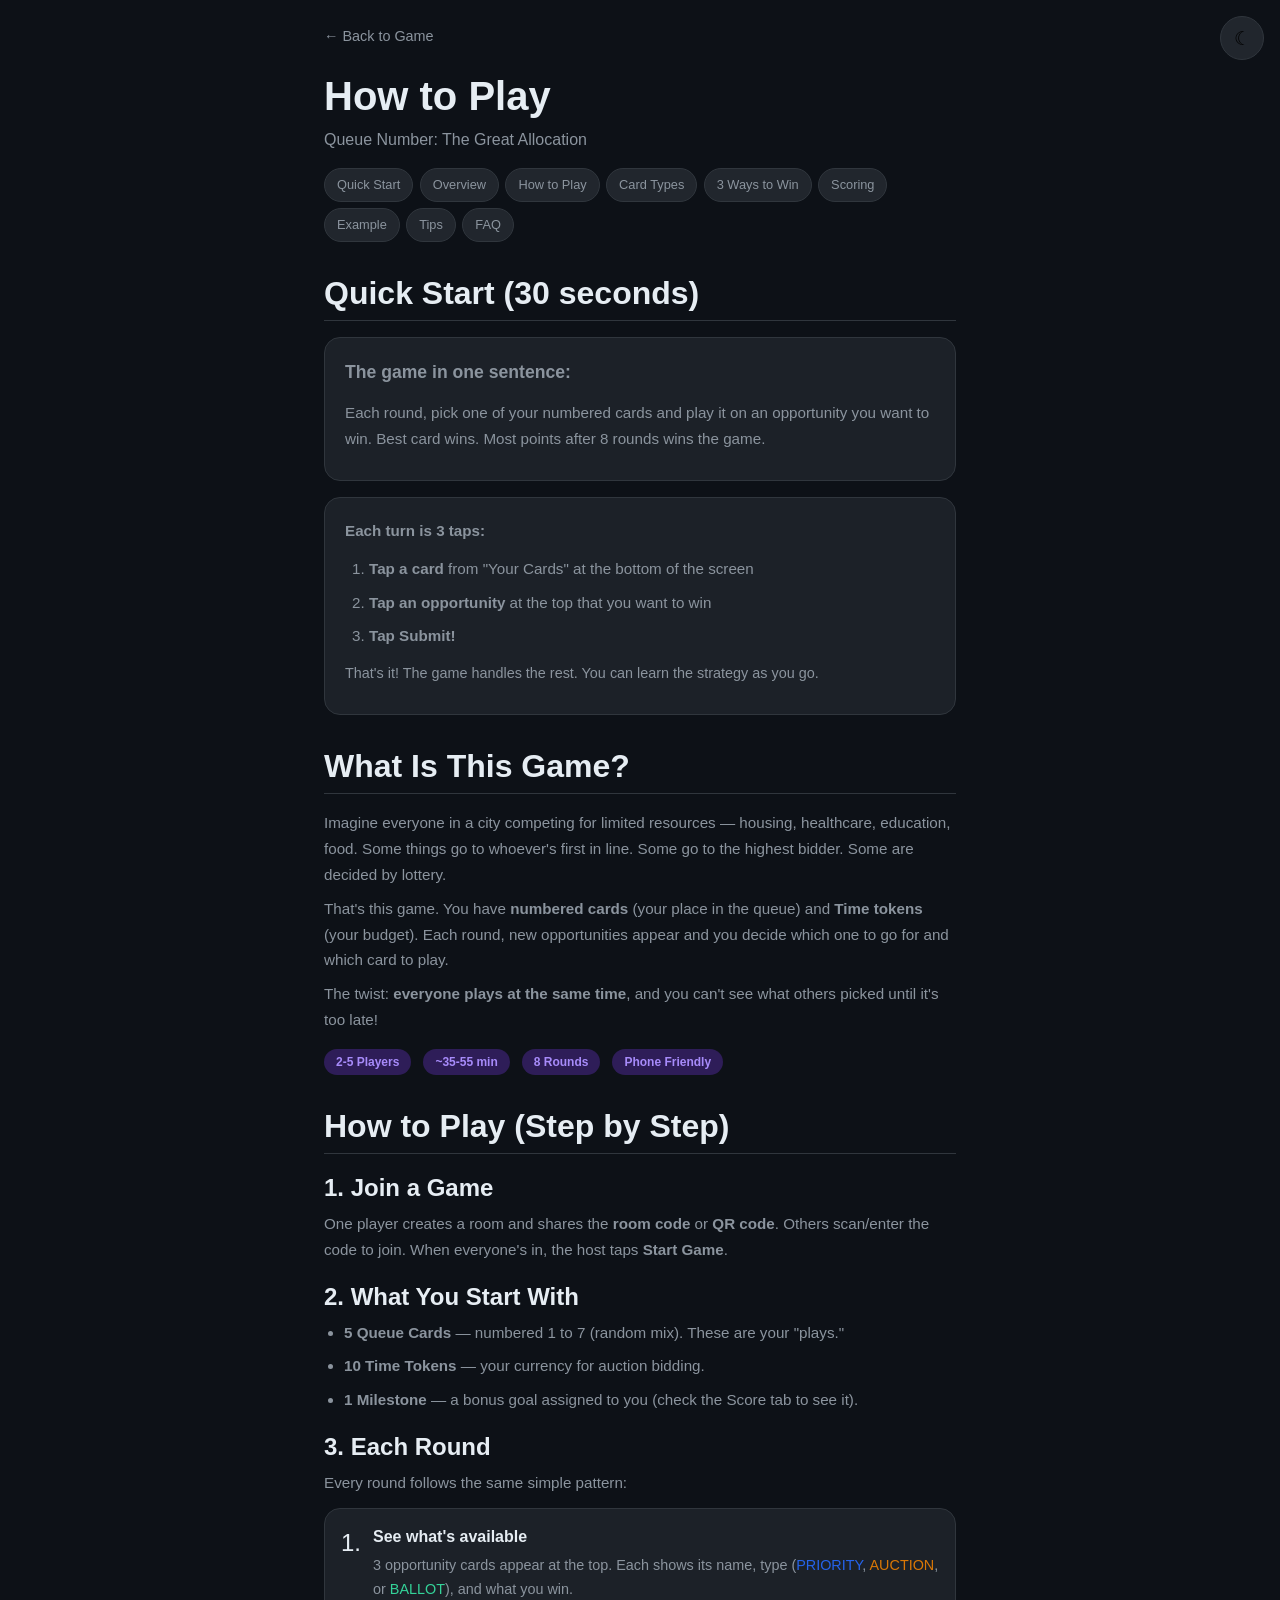
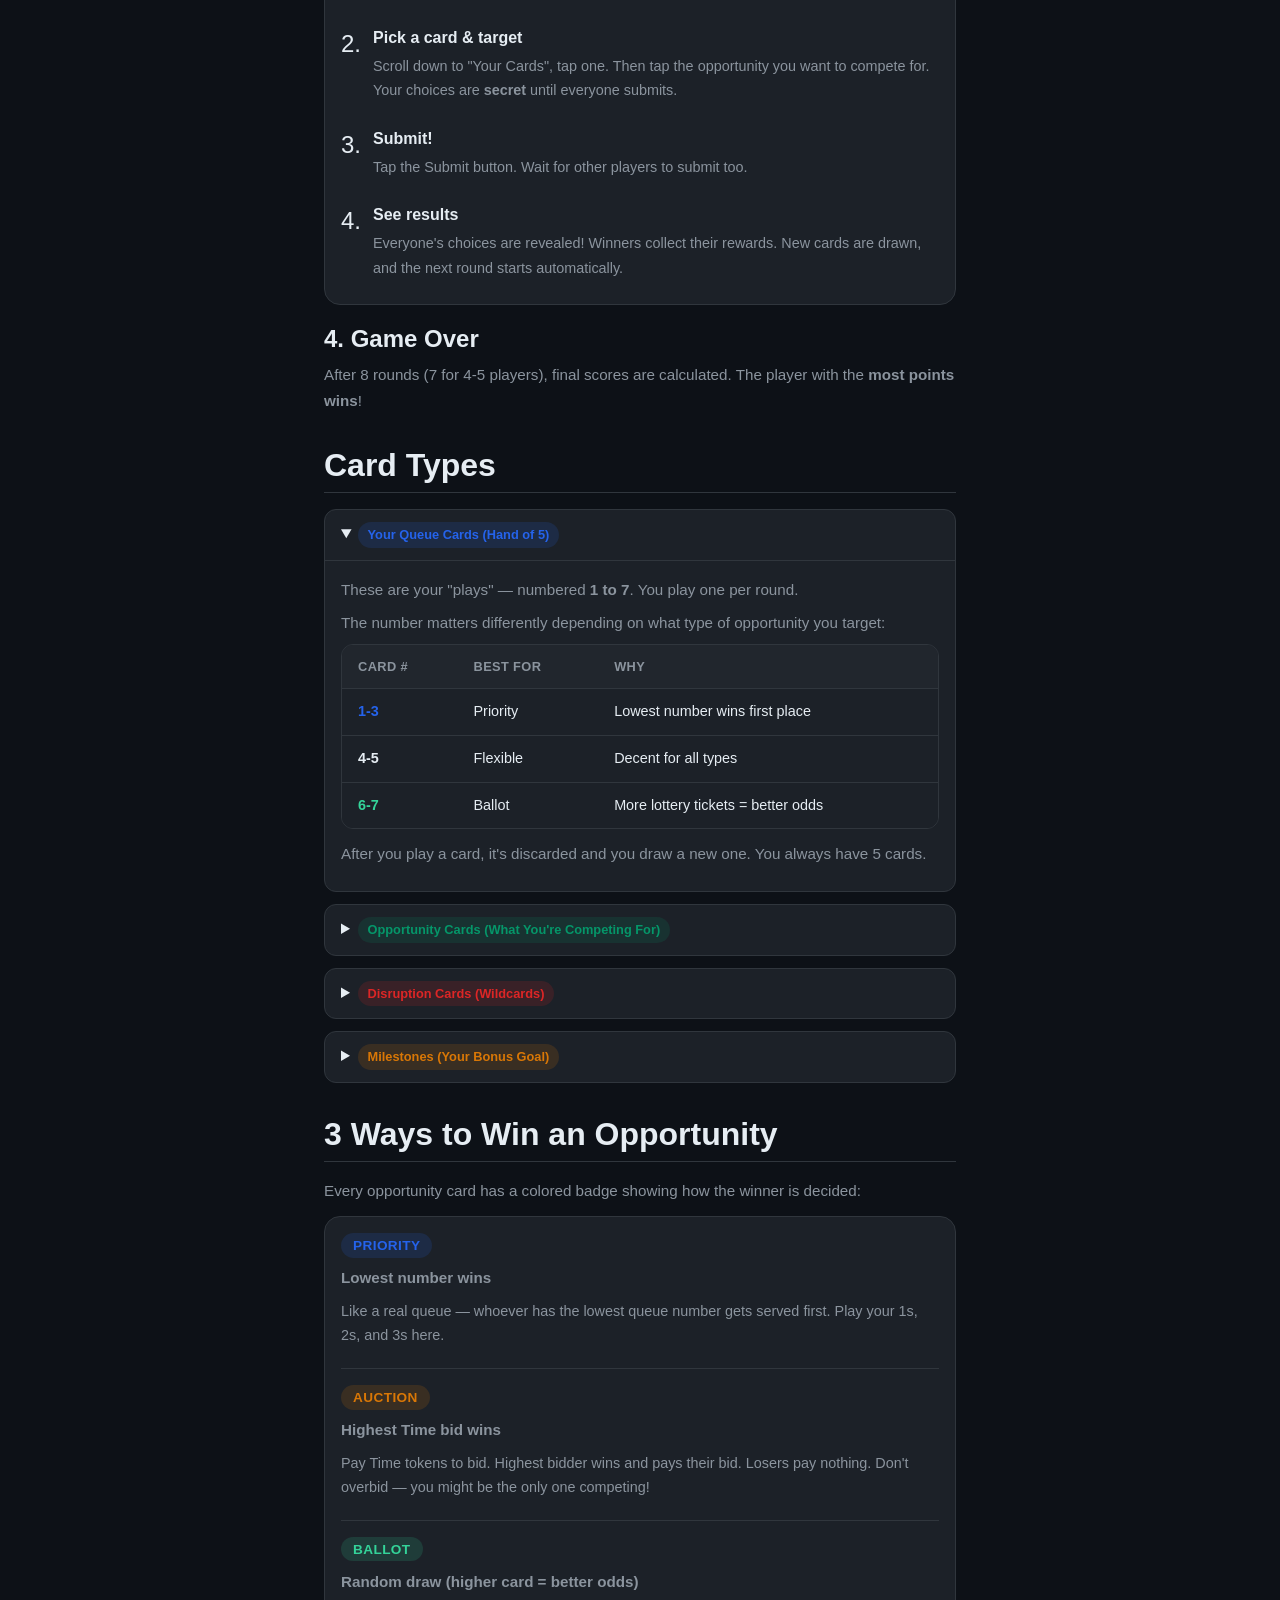
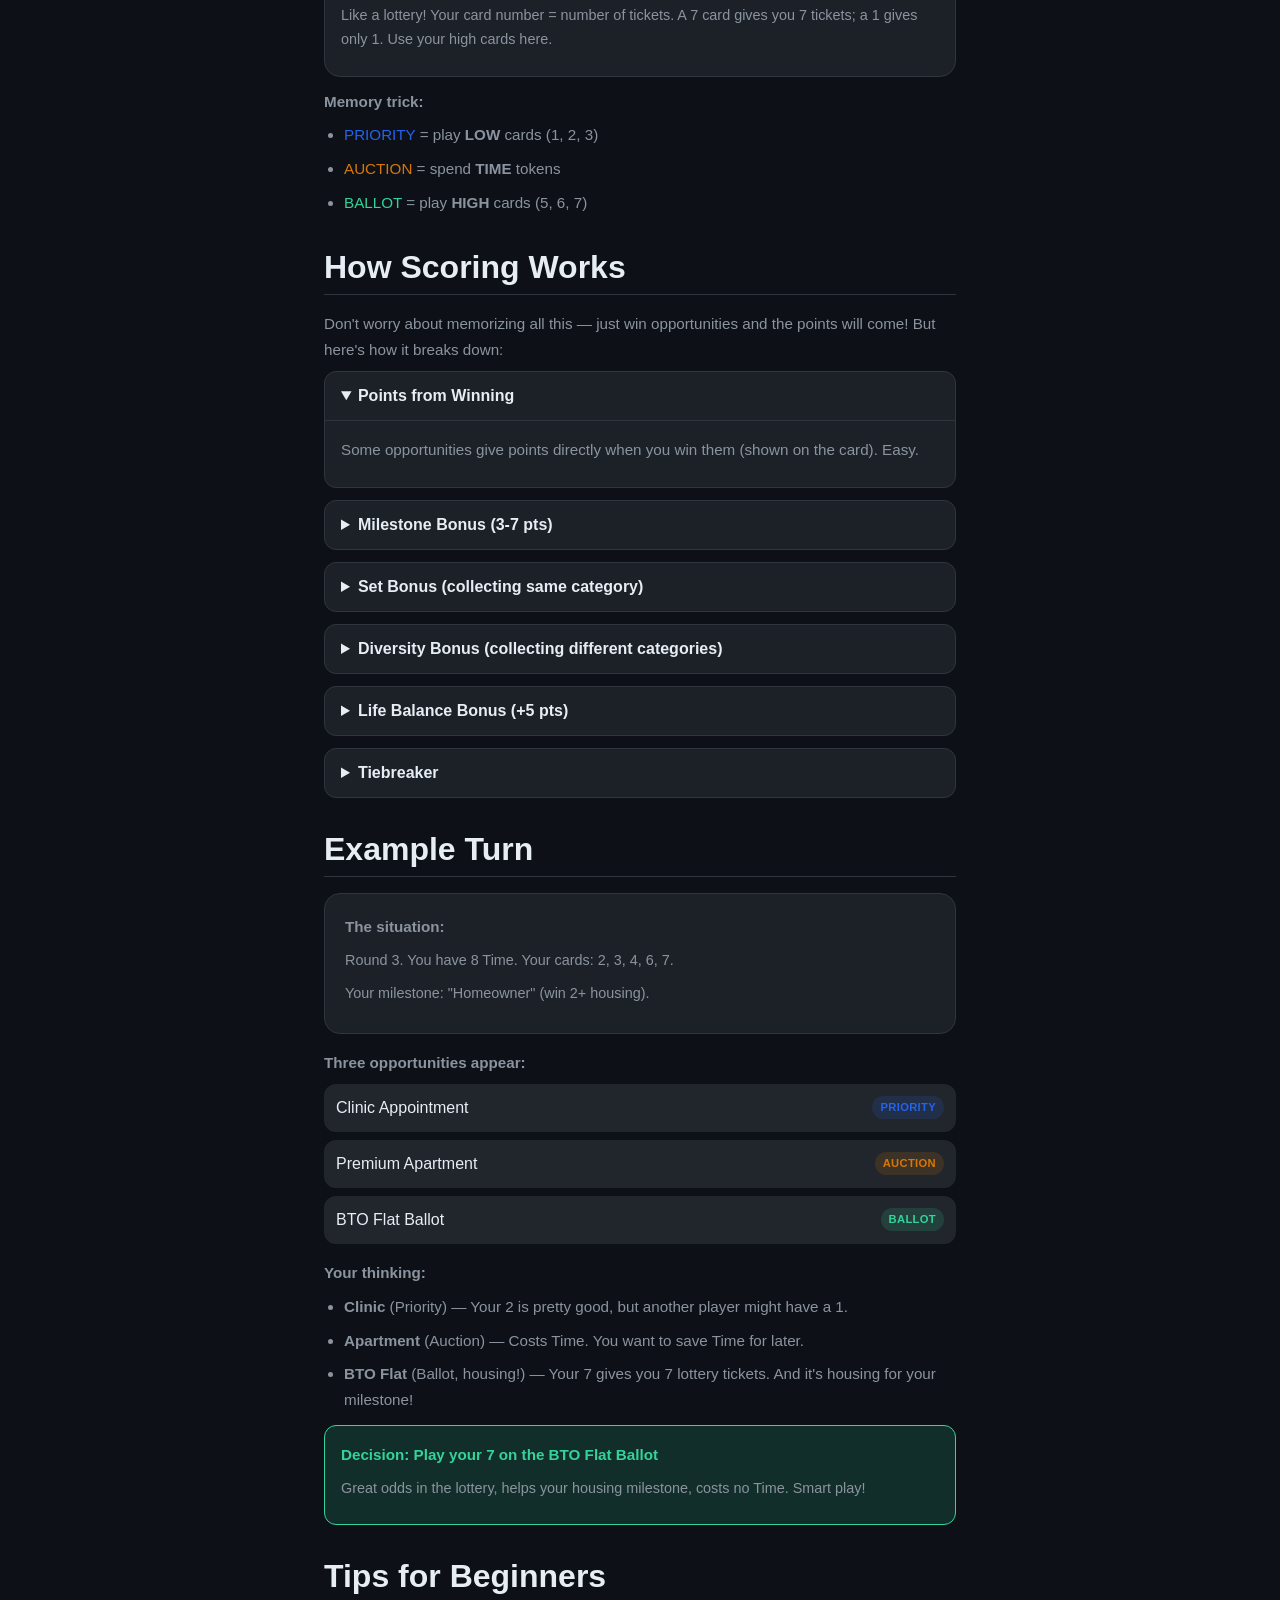
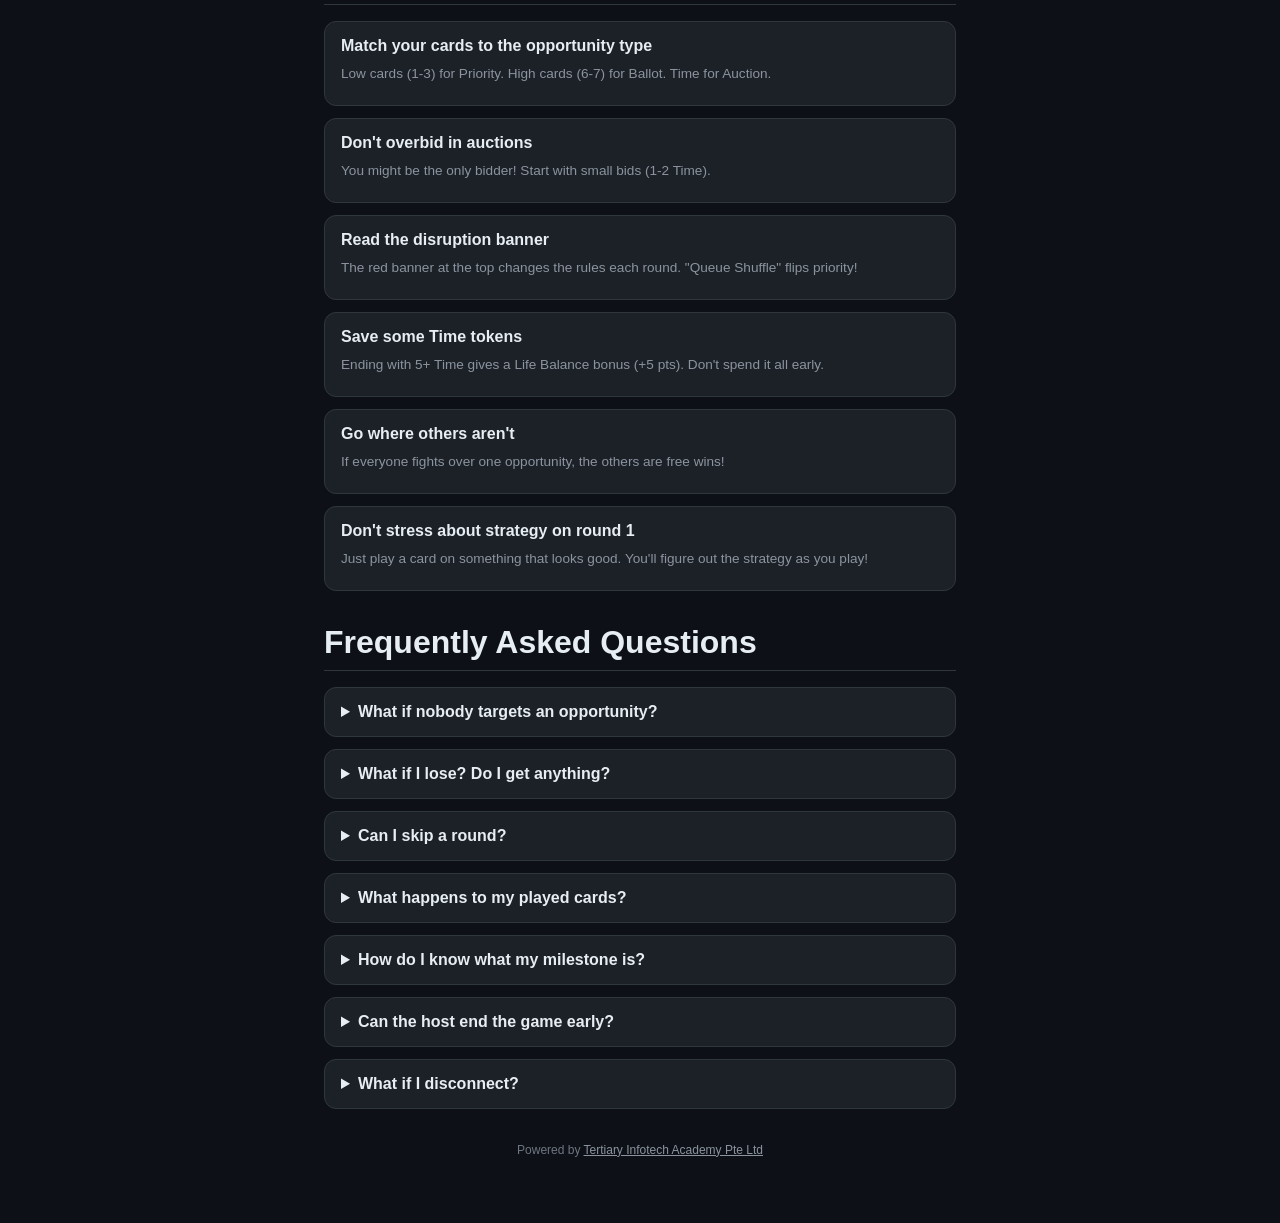
==== commit c98f29a4: "docs: rewrite instructions page for clarity and new flow - Added "Quick Start (30 seconds)" section " ====
--- a/instructions.html
+++ b/instructions.html
@@ -22,274 +22,373 @@
 
     <!-- Quick Nav -->
     <nav class="instructions-nav">
+      <a href="#tldr">Quick Start</a>
       <a href="#overview">Overview</a>
-      <a href="#objective">Objective</a>
-      <a href="#components">Components</a>
-      <a href="#setup">Setup</a>
-      <a href="#rounds">Rounds</a>
-      <a href="#resolution">Resolution</a>
-      <a href="#milestones">Milestones</a>
+      <a href="#how-to-play">How to Play</a>
+      <a href="#cards">Card Types</a>
+      <a href="#resolution">3 Ways to Win</a>
       <a href="#scoring">Scoring</a>
-      <a href="#winning">Winning</a>
-      <a href="#variants">Variants</a>
       <a href="#example">Example</a>
       <a href="#tips">Tips</a>
+      <a href="#faq">FAQ</a>
     </nav>
 
-    <!-- 1. Overview -->
+    <!-- Quick Start (TL;DR) -->
+    <section class="instructions-section" id="tldr">
+      <h2>Quick Start (30 seconds)</h2>
+
+      <div style="background:var(--bg-card);border:1px solid var(--border);border-radius:var(--radius-lg);padding:1.25rem;margin-bottom:1rem">
+        <p style="font-size:1.1rem;font-weight:700;margin-bottom:0.75rem">The game in one sentence:</p>
+        <p>Each round, pick one of your numbered cards and play it on an opportunity you want to win. Best card wins. Most points after 8 rounds wins the game.</p>
+      </div>
+
+      <div style="background:var(--bg-card);border:1px solid var(--border);border-radius:var(--radius-lg);padding:1.25rem">
+        <p style="font-weight:700;margin-bottom:0.75rem">Each turn is 3 taps:</p>
+        <ol style="margin-left:0;padding-left:1.5rem">
+          <li style="margin-bottom:0.5rem"><strong>Tap a card</strong> from "Your Cards" at the bottom of the screen</li>
+          <li style="margin-bottom:0.5rem"><strong>Tap an opportunity</strong> at the top that you want to win</li>
+          <li style="margin-bottom:0.5rem"><strong>Tap Submit!</strong></li>
+        </ol>
+        <p style="margin-top:0.75rem;color:var(--text-secondary);font-size:0.9rem">That's it! The game handles the rest. You can learn the strategy as you go.</p>
+      </div>
+    </section>
+
+    <!-- Overview -->
     <section class="instructions-section" id="overview">
-      <h2>1. Game Overview</h2>
-      <p>Queue Number: The Great Allocation is a strategy card game about navigating scarcity, queue systems, and time management in a fictional scheduling city.</p>
-      <p>Players compete to secure limited opportunities by playing queue cards, bidding time, and entering ballots. Each round brings new opportunities and disruptions that change the rules. The player who best balances resource spending, milestone collection, and diversification wins.</p>
-      <p>Think of it as a game about real-life queueing — housing ballots, appointment slots, auction bidding, and the tradeoffs you make when everything is scarce and time is limited.</p>
-    </section>
-
-    <!-- 2. Objective -->
-    <section class="instructions-section" id="objective">
-      <h2>2. Objective</h2>
-      <p>Score the most points by the end of the game through a combination of:</p>
+      <h2>What Is This Game?</h2>
+      <p>Imagine everyone in a city competing for limited resources — housing, healthcare, education, food. Some things go to whoever's first in line. Some go to the highest bidder. Some are decided by lottery.</p>
+      <p>That's this game. You have <strong>numbered cards</strong> (your place in the queue) and <strong>Time tokens</strong> (your budget). Each round, new opportunities appear and you decide which one to go for and which card to play.</p>
+      <p>The twist: <strong>everyone plays at the same time</strong>, and you can't see what others picked until it's too late!</p>
+
+      <div style="display:flex;flex-wrap:wrap;gap:0.75rem;margin-top:1rem">
+        <div class="badge badge-accent">2-5 Players</div>
+        <div class="badge badge-accent">~35-55 min</div>
+        <div class="badge badge-accent">8 Rounds</div>
+        <div class="badge badge-accent">Phone Friendly</div>
+      </div>
+    </section>
+
+    <!-- How to Play -->
+    <section class="instructions-section" id="how-to-play">
+      <h2>How to Play (Step by Step)</h2>
+
+      <h3>1. Join a Game</h3>
+      <p>One player creates a room and shares the <strong>room code</strong> or <strong>QR code</strong>. Others scan/enter the code to join. When everyone's in, the host taps <strong>Start Game</strong>.</p>
+
+      <h3>2. What You Start With</h3>
       <ul>
-        <li>Winning opportunities that give direct score points</li>
-        <li>Collecting milestones and meeting their scoring conditions</li>
-        <li>Building set bonuses (multiple wins in the same category)</li>
-        <li>Achieving diversity bonuses (wins across many categories)</li>
-        <li>Maintaining life balance (diverse wins plus remaining time)</li>
+        <li><strong>5 Queue Cards</strong> — numbered 1 to 7 (random mix). These are your "plays."</li>
+        <li><strong>10 Time Tokens</strong> — your currency for auction bidding.</li>
+        <li><strong>1 Milestone</strong> — a bonus goal assigned to you (check the Score tab to see it).</li>
       </ul>
-    </section>
-
-    <!-- 3. Components -->
-    <section class="instructions-section" id="components">
-      <h2>3. Components</h2>
-
-      <details>
-        <summary><span class="card-type-example opp">Opportunity Cards (40)</span></summary>
-        <div>
-          <p>These represent limited resources and services available each round. Each opportunity has:</p>
+
+      <h3>3. Each Round</h3>
+      <p>Every round follows the same simple pattern:</p>
+
+      <div style="background:var(--bg-card);border:1px solid var(--border);border-radius:var(--radius-lg);padding:1rem;margin:0.75rem 0">
+        <div style="display:flex;align-items:flex-start;gap:0.75rem;margin-bottom:1rem">
+          <span style="font-size:1.5rem">1.</span>
+          <div>
+            <strong>See what's available</strong>
+            <p style="color:var(--text-secondary);font-size:0.9rem;margin-top:0.25rem">3 opportunity cards appear at the top. Each shows its name, type (<span style="color:var(--card-queue)">PRIORITY</span>, <span style="color:var(--card-milestone)">AUCTION</span>, or <span style="color:var(--success)">BALLOT</span>), and what you win.</p>
+          </div>
+        </div>
+        <div style="display:flex;align-items:flex-start;gap:0.75rem;margin-bottom:1rem">
+          <span style="font-size:1.5rem">2.</span>
+          <div>
+            <strong>Pick a card & target</strong>
+            <p style="color:var(--text-secondary);font-size:0.9rem;margin-top:0.25rem">Scroll down to "Your Cards", tap one. Then tap the opportunity you want to compete for. Your choices are <strong>secret</strong> until everyone submits.</p>
+          </div>
+        </div>
+        <div style="display:flex;align-items:flex-start;gap:0.75rem;margin-bottom:1rem">
+          <span style="font-size:1.5rem">3.</span>
+          <div>
+            <strong>Submit!</strong>
+            <p style="color:var(--text-secondary);font-size:0.9rem;margin-top:0.25rem">Tap the Submit button. Wait for other players to submit too.</p>
+          </div>
+        </div>
+        <div style="display:flex;align-items:flex-start;gap:0.75rem">
+          <span style="font-size:1.5rem">4.</span>
+          <div>
+            <strong>See results</strong>
+            <p style="color:var(--text-secondary);font-size:0.9rem;margin-top:0.25rem">Everyone's choices are revealed! Winners collect their rewards. New cards are drawn, and the next round starts automatically.</p>
+          </div>
+        </div>
+      </div>
+
+      <h3>4. Game Over</h3>
+      <p>After 8 rounds (7 for 4-5 players), final scores are calculated. The player with the <strong>most points wins</strong>!</p>
+    </section>
+
+    <!-- Card Types -->
+    <section class="instructions-section" id="cards">
+      <h2>Card Types</h2>
+
+      <details open>
+        <summary><span class="card-type-example queue">Your Queue Cards (Hand of 5)</span></summary>
+        <div>
+          <p>These are your "plays" — numbered <strong>1 to 7</strong>. You play one per round.</p>
+          <p>The number matters differently depending on what type of opportunity you target:</p>
+
+          <table class="score-table" style="margin-top:0.5rem;margin-bottom:0.75rem">
+            <thead><tr><th>Card #</th><th>Best For</th><th>Why</th></tr></thead>
+            <tbody>
+              <tr><td style="font-weight:700;color:var(--card-queue)">1-3</td><td>Priority</td><td>Lowest number wins first place</td></tr>
+              <tr><td style="font-weight:700">4-5</td><td>Flexible</td><td>Decent for all types</td></tr>
+              <tr><td style="font-weight:700;color:var(--success)">6-7</td><td>Ballot</td><td>More lottery tickets = better odds</td></tr>
+            </tbody>
+          </table>
+
+          <p>After you play a card, it's discarded and you draw a new one. You always have 5 cards.</p>
+        </div>
+      </details>
+
+      <details>
+        <summary><span class="card-type-example opp">Opportunity Cards (What You're Competing For)</span></summary>
+        <div>
+          <p>3 new opportunities appear each round. Each belongs to a <strong>category</strong> (housing, education, healthcare, transport, leisure, finance, food, tech) and offers rewards like:</p>
           <ul>
-            <li><strong>Name</strong> — what the opportunity is</li>
-            <li><strong>Category</strong> — housing, education, healthcare, transport, leisure, finance, food, or tech</li>
-            <li><strong>Resolution Type</strong> — how the winner is decided (Priority, Auction, or Ballot)</li>
-            <li><strong>Slots</strong> — how many players can win (usually 1-2)</li>
-            <li><strong>Reward</strong> — points, time tokens, or milestone progress</li>
-            <li><strong>Consolation</strong> — small bonus for losers (on some cards)</li>
+            <li><strong>Score points</strong> — direct points toward winning</li>
+            <li><strong>Time tokens</strong> — more budget for auctions</li>
+            <li><strong>Milestone progress</strong> — helps complete your bonus goal</li>
           </ul>
-        </div>
-      </details>
-
-      <details>
-        <summary><span class="card-type-example queue">Queue Cards (35)</span></summary>
-        <div>
-          <p>Your hand of cards. Each has a <strong>queue number</strong> from 1 to 7. These are your tools for competing:</p>
+          <p>Tap any opportunity card to see its full details.</p>
+        </div>
+      </details>
+
+      <details>
+        <summary><span class="card-type-example dis">Disruption Cards (Wildcards)</span></summary>
+        <div>
+          <p>One is revealed at the start of each round (shown as a red banner). It changes the rules for that round only. Examples:</p>
           <ul>
-            <li><strong>Low numbers (1-3)</strong> — Great for priority-based opportunities (lowest number wins first)</li>
-            <li><strong>Mid numbers (4-5)</strong> — Balanced for most situations</li>
-            <li><strong>High numbers (6-7)</strong> — Better for ballot draws (higher number = more tickets)</li>
+            <li><strong>Double Reward</strong> — Everything pays double!</li>
+            <li><strong>Queue Shuffle</strong> — Highest number wins priority instead of lowest</li>
+            <li><strong>Time Tax</strong> — Everyone loses 1 Time</li>
+            <li><strong>Clear Skies</strong> — No effect, play normally</li>
           </ul>
-          <p>You play one queue card each round when committing to an opportunity.</p>
-        </div>
-      </details>
-
-      <details>
-        <summary><span class="card-type-example mile">Milestone Cards (25)</span></summary>
-        <div>
-          <p>Personal goals that score bonus points at the end of the game if you meet their conditions. Examples:</p>
+          <p>Always read the disruption banner before making your move!</p>
+        </div>
+      </details>
+
+      <details>
+        <summary><span class="card-type-example mile">Milestones (Your Bonus Goal)</span></summary>
+        <div>
+          <p>You're auto-assigned one at the start. Check it in the <strong>Score</strong> tab. It gives bonus points if you meet its condition by the end. Examples:</p>
           <ul>
-            <li><strong>Homeowner</strong> — Collect 2+ housing opportunities (4 pts)</li>
-            <li><strong>Diversifier</strong> — Collect from 4+ categories (5 pts)</li>
-            <li><strong>Time Lord</strong> — End with 8+ Time tokens (5 pts)</li>
-            <li><strong>Queue Master</strong> — Win 3+ priority opportunities (5 pts)</li>
+            <li><strong>Homeowner</strong> — Win 2+ housing opportunities (+4 pts)</li>
+            <li><strong>Diversifier</strong> — Win from 4+ different categories (+5 pts)</li>
+            <li><strong>Time Lord</strong> — End with 8+ Time tokens (+5 pts)</li>
           </ul>
-          <p>At game start, you'll be dealt 2 milestones and choose 1 to keep. This shapes your strategy.</p>
-        </div>
-      </details>
-
-      <details>
-        <summary><span class="card-type-example dis">Disruption Cards (20)</span></summary>
-        <div>
-          <p>One disruption card is revealed each round, modifying the rules. Effects include:</p>
+          <p>Your milestone hints at a good strategy, but don't stress about it — you'll earn points either way.</p>
+        </div>
+      </details>
+    </section>
+
+    <!-- Resolution Types -->
+    <section class="instructions-section" id="resolution">
+      <h2>3 Ways to Win an Opportunity</h2>
+      <p>Every opportunity card has a colored badge showing how the winner is decided:</p>
+
+      <div style="background:var(--bg-card);border:1px solid var(--border);border-radius:var(--radius-lg);padding:1rem;margin:0.75rem 0">
+        <div style="margin-bottom:1.25rem">
+          <span class="opp-type-badge type-priority" style="font-size:0.85rem;padding:0.3rem 0.75rem">PRIORITY</span>
+          <p style="font-weight:700;margin-top:0.5rem">Lowest number wins</p>
+          <p style="color:var(--text-secondary);font-size:0.9rem">Like a real queue — whoever has the lowest queue number gets served first. Play your 1s, 2s, and 3s here.</p>
+        </div>
+
+        <div style="margin-bottom:1.25rem;padding-top:1rem;border-top:1px solid var(--border)">
+          <span class="opp-type-badge type-auction" style="font-size:0.85rem;padding:0.3rem 0.75rem">AUCTION</span>
+          <p style="font-weight:700;margin-top:0.5rem">Highest Time bid wins</p>
+          <p style="color:var(--text-secondary);font-size:0.9rem">Pay Time tokens to bid. Highest bidder wins and pays their bid. Losers pay nothing. Don't overbid — you might be the only one competing!</p>
+        </div>
+
+        <div style="padding-top:1rem;border-top:1px solid var(--border)">
+          <span class="opp-type-badge type-ballot" style="font-size:0.85rem;padding:0.3rem 0.75rem">BALLOT</span>
+          <p style="font-weight:700;margin-top:0.5rem">Random draw (higher card = better odds)</p>
+          <p style="color:var(--text-secondary);font-size:0.9rem">Like a lottery! Your card number = number of tickets. A 7 card gives you 7 tickets; a 1 gives only 1. Use your high cards here.</p>
+        </div>
+      </div>
+
+      <p style="font-weight:600;margin-top:0.75rem">Memory trick:</p>
+      <ul>
+        <li><span style="color:var(--card-queue)">PRIORITY</span> = play <strong>LOW</strong> cards (1, 2, 3)</li>
+        <li><span style="color:var(--card-milestone)">AUCTION</span> = spend <strong>TIME</strong> tokens</li>
+        <li><span style="color:var(--success)">BALLOT</span> = play <strong>HIGH</strong> cards (5, 6, 7)</li>
+      </ul>
+    </section>
+
+    <!-- Scoring -->
+    <section class="instructions-section" id="scoring">
+      <h2>How Scoring Works</h2>
+      <p>Don't worry about memorizing all this — just win opportunities and the points will come! But here's how it breaks down:</p>
+
+      <details open>
+        <summary>Points from Winning</summary>
+        <div>
+          <p>Some opportunities give points directly when you win them (shown on the card). Easy.</p>
+        </div>
+      </details>
+
+      <details>
+        <summary>Milestone Bonus (3-7 pts)</summary>
+        <div>
+          <p>If you meet your milestone's condition by the end, you get its points. Check the Score tab to see your milestone.</p>
+        </div>
+      </details>
+
+      <details>
+        <summary>Set Bonus (collecting same category)</summary>
+        <div>
+          <p>Win multiple opportunities from the <strong>same category</strong>:</p>
           <ul>
-            <li><strong>System Outage</strong> — The lowest queue number gets no reward</li>
-            <li><strong>Time Tax</strong> — All players lose 1 Time</li>
-            <li><strong>Double Reward</strong> — All rewards are doubled</li>
-            <li><strong>Queue Shuffle</strong> — Highest queue number wins priority</li>
-            <li><strong>Lucky Day</strong> — Ballot slots increase by 1</li>
-            <li><strong>Clear Skies</strong> — No disruption (sometimes you get lucky!)</li>
+            <li>2 of the same category = <strong>+2 pts</strong></li>
+            <li>3 of the same category = <strong>+5 pts</strong></li>
           </ul>
-          <p>Disruptions keep every round feeling different and require you to adapt your strategy.</p>
-        </div>
-      </details>
-
-      <details>
-        <summary>Time Tokens</summary>
-        <div>
-          <p>Your main currency. You start with <strong>10 Time</strong>. Time is spent bidding in auctions, and gained from winning certain opportunities. Managing your time is crucial — spend too much early and you'll have nothing left for later rounds.</p>
-        </div>
-      </details>
-    </section>
-
-    <!-- 4. Setup -->
-    <section class="instructions-section" id="setup">
-      <h2>4. Setup</h2>
-      <ol>
-        <li>One player creates a room and shares the room code or QR code</li>
-        <li>Other players join by entering the code or scanning the QR</li>
-        <li>Once 2-5 players have joined, the host starts the game</li>
-        <li>Each player starts with <strong>10 Time tokens</strong></li>
-        <li>Each player is dealt <strong>5 Queue cards</strong></li>
-        <li>Each player is dealt <strong>2 Milestone cards</strong> and chooses <strong>1 to keep</strong></li>
-        <li>The <strong>Opportunity Row</strong> is filled with 3 cards (4 for 4-5 players)</li>
-        <li>The game lasts <strong>8 rounds</strong> (7 for 4-5 players)</li>
-      </ol>
-    </section>
-
-    <!-- 5. Round Structure -->
-    <section class="instructions-section" id="rounds">
-      <h2>5. Round Structure</h2>
-      <p>Each round has four phases:</p>
-
-      <h3>Phase 1: Reveal</h3>
-      <p>New opportunity cards are placed in the Opportunity Row, and a disruption card is revealed. All players can see the available opportunities and the active disruption.</p>
-
-      <h3>Phase 2: Commit</h3>
-      <p>All players simultaneously and <strong>secretly</strong> choose:</p>
+        </div>
+      </details>
+
+      <details>
+        <summary>Diversity Bonus (collecting different categories)</summary>
+        <div>
+          <p>Win from <strong>many different categories</strong>:</p>
+          <ul>
+            <li>3 different categories = <strong>+3 pts</strong></li>
+            <li>4 different categories = <strong>+6 pts</strong></li>
+            <li>5+ different categories = <strong>+10 pts</strong></li>
+          </ul>
+        </div>
+      </details>
+
+      <details>
+        <summary>Life Balance Bonus (+5 pts)</summary>
+        <div>
+          <p>If you end with <strong>3+ different categories AND 5+ Time remaining</strong>, you get +5 bonus points. This rewards balanced play.</p>
+        </div>
+      </details>
+
+      <details>
+        <summary>Tiebreaker</summary>
+        <div>
+          <p>If two players tie on total score, the player with <strong>more remaining Time tokens</strong> wins.</p>
+        </div>
+      </details>
+    </section>
+
+    <!-- Example Turn -->
+    <section class="instructions-section" id="example">
+      <h2>Example Turn</h2>
+
+      <div style="background:var(--bg-card);border:1px solid var(--border);border-radius:var(--radius-lg);padding:1.25rem;margin-bottom:1rem">
+        <p style="font-weight:700;margin-bottom:0.5rem">The situation:</p>
+        <p style="color:var(--text-secondary);font-size:0.9rem">Round 3. You have 8 Time. Your cards: 2, 3, 4, 6, 7.</p>
+        <p style="color:var(--text-secondary);font-size:0.9rem">Your milestone: "Homeowner" (win 2+ housing).</p>
+      </div>
+
+      <p style="font-weight:700;margin-bottom:0.5rem">Three opportunities appear:</p>
+
+      <div style="display:flex;flex-direction:column;gap:0.5rem;margin-bottom:1rem">
+        <div style="padding:0.75rem;background:var(--bg-tertiary);border-radius:var(--radius);display:flex;justify-content:space-between;align-items:center">
+          <span>Clinic Appointment</span>
+          <span class="opp-type-badge type-priority">PRIORITY</span>
+        </div>
+        <div style="padding:0.75rem;background:var(--bg-tertiary);border-radius:var(--radius);display:flex;justify-content:space-between;align-items:center">
+          <span>Premium Apartment</span>
+          <span class="opp-type-badge type-auction">AUCTION</span>
+        </div>
+        <div style="padding:0.75rem;background:var(--bg-tertiary);border-radius:var(--radius);display:flex;justify-content:space-between;align-items:center">
+          <span>BTO Flat Ballot</span>
+          <span class="opp-type-badge type-ballot">BALLOT</span>
+        </div>
+      </div>
+
+      <p style="font-weight:700;margin-bottom:0.5rem">Your thinking:</p>
       <ul>
-        <li>Which <strong>Queue card</strong> to play from their hand</li>
-        <li>Which <strong>Opportunity</strong> to target</li>
-        <li>How much <strong>Time to bid</strong> (for auction opportunities only)</li>
+        <li><strong>Clinic</strong> (Priority) — Your 2 is pretty good, but another player might have a 1.</li>
+        <li><strong>Apartment</strong> (Auction) — Costs Time. You want to save Time for later.</li>
+        <li><strong>BTO Flat</strong> (Ballot, housing!) — Your 7 gives you 7 lottery tickets. And it's housing for your milestone!</li>
       </ul>
-      <p>Your choices are hidden from other players until everyone has submitted. This is the core strategic decision each round.</p>
-
-      <h3>Phase 3: Resolve</h3>
-      <p>Opportunities resolve from left to right using their resolution type (see Resolution Types below). Winners collect rewards, losers may receive consolation.</p>
-
-      <h3>Phase 4: Refresh</h3>
-      <p>Played queue cards are discarded. Players draw back up to 5 cards. The round counter advances.</p>
-    </section>
-
-    <!-- 6. Resolution Types -->
-    <section class="instructions-section" id="resolution">
-      <h2>6. Resolution Types</h2>
-
-      <h3>Priority</h3>
-      <p>The player with the <strong>lowest queue number</strong> wins. If there's a tie, the player who submitted first wins. This rewards having low-numbered cards and committing quickly.</p>
-      <p><em>Strategy: Save your low-numbered cards (1s and 2s) for priority opportunities you really want.</em></p>
-
-      <h3>Auction</h3>
-      <p>The player who <strong>bids the most Time tokens</strong> wins. The winner pays their bid; losers pay nothing. Ties are broken by lowest queue number.</p>
-      <p><em>Strategy: Don't overbid. Other players may not even compete for the same opportunity. Budget your Time carefully across rounds.</em></p>
-
-      <h3>Ballot</h3>
-      <p>All committed players enter a <strong>weighted random draw</strong>. Your queue card's value determines how many "tickets" you get — a card with value 7 gives you 7 tickets, while a 1 gives only 1. Higher numbers are better for ballots!</p>
-      <p><em>Strategy: Use your high-numbered cards (6s and 7s) for ballot opportunities where they give you more chances.</em></p>
-    </section>
-
-    <!-- 7. Milestones -->
-    <section class="instructions-section" id="milestones">
-      <h2>7. How Milestones Score</h2>
-      <p>At the start of the game, you chose one milestone to keep. At the end, if you've met the milestone's condition, you earn its points.</p>
-      <p>There are two types of milestones:</p>
-      <ul>
-        <li><strong>Category milestones</strong> — Require collecting 2+ (or 3+) opportunities from a specific category. Example: "Homeowner" requires 2+ housing wins for 4 points.</li>
-        <li><strong>Special milestones</strong> — Require meeting unique conditions. Example: "Time Lord" requires ending with 8+ Time for 5 points.</li>
-      </ul>
-      <p>Your milestone should guide your strategy — if you picked "Foodie," prioritize food opportunities throughout the game.</p>
-    </section>
-
-    <!-- 8. End Game Scoring -->
-    <section class="instructions-section" id="scoring">
-      <h2>8. End Game Scoring</h2>
-      <p>After the final round, points are tallied from multiple sources:</p>
-
-      <table class="score-table" style="margin-top:0.75rem">
-        <thead>
-          <tr><th>Source</th><th>Points</th></tr>
-        </thead>
-        <tbody>
-          <tr><td>Direct opportunity score rewards</td><td>Varies per card</td></tr>
-          <tr><td>Milestone bonus (if condition met)</td><td>3-7 pts</td></tr>
-          <tr><td>Set bonus — pair of same category</td><td>+2 pts</td></tr>
-          <tr><td>Set bonus — triple of same category</td><td>+5 pts</td></tr>
-          <tr><td>Diversity — 3 unique categories</td><td>+3 pts</td></tr>
-          <tr><td>Diversity — 4 unique categories</td><td>+6 pts</td></tr>
-          <tr><td>Diversity — 5+ unique categories</td><td>+10 pts</td></tr>
-          <tr><td>Life Balance (3+ categories AND 5+ Time)</td><td>+5 pts</td></tr>
-        </tbody>
-      </table>
-
-      <p class="mt-2"><strong>Tiebreaker:</strong> If players tie on total score, the player with the most remaining Time tokens wins.</p>
-    </section>
-
-    <!-- 9. How to Win -->
-    <section class="instructions-section" id="winning">
-      <h2>9. How to Win</h2>
-      <p>The player with the <strong>highest total score</strong> wins. There's no single winning strategy — you can win by:</p>
-      <ul>
-        <li><strong>Specializing</strong> — Focus on one category for big set bonuses and milestone points</li>
-        <li><strong>Diversifying</strong> — Spread across many categories for diversity bonuses</li>
-        <li><strong>Time hoarding</strong> — Save Time for auctions and the Life Balance bonus</li>
-        <li><strong>Opportunistic play</strong> — Read the board and target uncontested opportunities</li>
-      </ul>
-      <p>The best players adapt based on their milestone, the available opportunities, and what other players seem to be targeting.</p>
-    </section>
-
-    <!-- 10. Player Count Variants -->
-    <section class="instructions-section" id="variants">
-      <h2>10. Player Count Variants</h2>
-
-      <table class="score-table" style="margin-top:0.75rem">
-        <thead>
-          <tr><th>Players</th><th>Opp. Row</th><th>Rounds</th><th>Notes</th></tr>
-        </thead>
-        <tbody>
-          <tr><td>2</td><td>3</td><td>8</td><td>More head-to-head. Easier to predict opponent.</td></tr>
-          <tr><td>3</td><td>3</td><td>8</td><td>Sweet spot. Good balance of competition and options.</td></tr>
-          <tr><td>4</td><td>4</td><td>7</td><td>More competition per opportunity. Extra card in row.</td></tr>
-          <tr><td>5</td><td>4</td><td>7</td><td>Most chaotic. Harder to predict. Ballots are wild.</td></tr>
-        </tbody>
-      </table>
-    </section>
-
-    <!-- 11. Example Turn -->
-    <section class="instructions-section" id="example">
-      <h2>11. Example Turn</h2>
-      <p><strong>Situation:</strong> It's round 3. You have 8 Time, and your hand is: 2, 3, 4, 6, 7.</p>
-      <p>The opportunity row shows:</p>
-      <ol>
-        <li><strong>Public Housing Unit</strong> (Priority, 1 slot, Milestone reward)</li>
-        <li><strong>Premium Apartment</strong> (Auction, 1 slot, 2 score + Milestone)</li>
-        <li><strong>BTO Flat Ballot</strong> (Ballot, 1 slot, 1 score + Milestone)</li>
-      </ol>
-      <p>The disruption is <strong>Clear Skies</strong> — no effect this round.</p>
-
-      <p><strong>Your milestone:</strong> Homeowner (collect 2+ housing opportunities).</p>
-
-      <p><strong>Analysis:</strong></p>
-      <ul>
-        <li>All three are housing! Great for your milestone.</li>
-        <li>Priority: Your lowest card is a 2 — decent but another player might have a 1.</li>
-        <li>Auction: You'd need to bid Time, reducing your flexibility later.</li>
-        <li>Ballot: Your 7 card gives great odds (7 tickets), and other players might focus on the priority/auction.</li>
-      </ul>
-
-      <p><strong>Decision:</strong> You play your <strong>7 card</strong> on the <strong>BTO Flat Ballot</strong>. It's the safest path to a housing milestone with good odds and no Time spent.</p>
-    </section>
-
-    <!-- 12. Tips -->
+
+      <div style="background:var(--success-bg);border:1px solid var(--success);border-radius:var(--radius);padding:1rem;margin-top:0.75rem">
+        <p style="font-weight:700;color:var(--success)">Decision: Play your 7 on the BTO Flat Ballot</p>
+        <p style="color:var(--text-secondary);font-size:0.9rem;margin-top:0.25rem">Great odds in the lottery, helps your housing milestone, costs no Time. Smart play!</p>
+      </div>
+    </section>
+
+    <!-- Tips -->
     <section class="instructions-section" id="tips">
-      <h2>12. Tips for Beginners</h2>
-      <ul>
-        <li><strong>Don't ignore your milestone.</strong> It's free points if you plan around it.</li>
-        <li><strong>Match your cards to resolution types.</strong> Low cards for priority, high cards for ballot, Time for auction.</li>
-        <li><strong>Don't overbid in auctions.</strong> You might be the only bidder. Start low.</li>
-        <li><strong>Watch the disruption card.</strong> It can completely change the optimal play.</li>
-        <li><strong>Keep some Time.</strong> The Life Balance bonus is worth 5 points, and you need Time for auctions.</li>
-        <li><strong>Diversify early, specialize late.</strong> In the first few rounds, grab different categories. In later rounds, focus on filling sets.</li>
-        <li><strong>Read your opponents.</strong> If everyone wants the same opportunity, target something else for a free win.</li>
-        <li><strong>Consolation isn't nothing.</strong> Sometimes competing and losing still gets you a Time token.</li>
-        <li><strong>Ballot is unpredictable.</strong> Don't rely on it, but don't ignore it either — high cards have great odds.</li>
-        <li><strong>Have fun!</strong> It's a game about queueing. Don't take it too seriously.</li>
-      </ul>
-    </section>
+      <h2>Tips for Beginners</h2>
+
+      <div style="display:flex;flex-direction:column;gap:0.75rem">
+        <div style="padding:0.75rem 1rem;background:var(--bg-card);border:1px solid var(--border);border-radius:var(--radius)">
+          <strong>Match your cards to the opportunity type</strong>
+          <p style="color:var(--text-secondary);font-size:0.85rem;margin-top:0.25rem">Low cards (1-3) for Priority. High cards (6-7) for Ballot. Time for Auction.</p>
+        </div>
+        <div style="padding:0.75rem 1rem;background:var(--bg-card);border:1px solid var(--border);border-radius:var(--radius)">
+          <strong>Don't overbid in auctions</strong>
+          <p style="color:var(--text-secondary);font-size:0.85rem;margin-top:0.25rem">You might be the only bidder! Start with small bids (1-2 Time).</p>
+        </div>
+        <div style="padding:0.75rem 1rem;background:var(--bg-card);border:1px solid var(--border);border-radius:var(--radius)">
+          <strong>Read the disruption banner</strong>
+          <p style="color:var(--text-secondary);font-size:0.85rem;margin-top:0.25rem">The red banner at the top changes the rules each round. "Queue Shuffle" flips priority!</p>
+        </div>
+        <div style="padding:0.75rem 1rem;background:var(--bg-card);border:1px solid var(--border);border-radius:var(--radius)">
+          <strong>Save some Time tokens</strong>
+          <p style="color:var(--text-secondary);font-size:0.85rem;margin-top:0.25rem">Ending with 5+ Time gives a Life Balance bonus (+5 pts). Don't spend it all early.</p>
+        </div>
+        <div style="padding:0.75rem 1rem;background:var(--bg-card);border:1px solid var(--border);border-radius:var(--radius)">
+          <strong>Go where others aren't</strong>
+          <p style="color:var(--text-secondary);font-size:0.85rem;margin-top:0.25rem">If everyone fights over one opportunity, the others are free wins!</p>
+        </div>
+        <div style="padding:0.75rem 1rem;background:var(--bg-card);border:1px solid var(--border);border-radius:var(--radius)">
+          <strong>Don't stress about strategy on round 1</strong>
+          <p style="color:var(--text-secondary);font-size:0.85rem;margin-top:0.25rem">Just play a card on something that looks good. You'll figure out the strategy as you play!</p>
+        </div>
+      </div>
+    </section>
+
+    <!-- FAQ -->
+    <section class="instructions-section" id="faq">
+      <h2>Frequently Asked Questions</h2>
+
+      <details>
+        <summary>What if nobody targets an opportunity?</summary>
+        <div><p>It goes unclaimed and is discarded. Wasted opportunity!</p></div>
+      </details>
+
+      <details>
+        <summary>What if I lose? Do I get anything?</summary>
+        <div><p>Some opportunities give a small "consolation" reward (usually 1 Time) to losers. Tap the opportunity to see if it has one.</p></div>
+      </details>
+
+      <details>
+        <summary>Can I skip a round?</summary>
+        <div><p>No, you must play a card each round. But you can intentionally target an opportunity nobody else wants for a free win!</p></div>
+      </details>
+
+      <details>
+        <summary>What happens to my played cards?</summary>
+        <div><p>They're discarded after each round and you draw a new card. You always have 5 cards in hand.</p></div>
+      </details>
+
+      <details>
+        <summary>How do I know what my milestone is?</summary>
+        <div><p>Go to the <strong>Score</strong> tab during the game. Your milestone is shown below the scoreboard.</p></div>
+      </details>
+
+      <details>
+        <summary>Can the host end the game early?</summary>
+        <div><p>Yes! The host has a menu button (three lines) in the top-right corner with options to end game, restart, or leave.</p></div>
+      </details>
+
+      <details>
+        <summary>What if I disconnect?</summary>
+        <div><p>The game saves your session. Refresh the page and you'll auto-reconnect to your game.</p></div>
+      </details>
+    </section>
+
+    <p class="text-muted text-center" style="font-size:0.75rem;margin-top:2rem">
+      Powered by <a href="https://www.tertiarycourses.com.sg/" target="_blank" rel="noopener" style="color:var(--text-secondary);text-decoration:underline">Tertiary Infotech Academy Pte Ltd</a>
+    </p>
 
   </div>
 
@@ -297,7 +396,6 @@
   <button class="scroll-top-btn" id="scroll-top" aria-label="Scroll to top">&uarr;</button>
 
   <script>
-    // Theme toggle
     (function() {
       const saved = localStorage.getItem('qn-theme');
       if (saved) document.documentElement.setAttribute('data-theme', saved);
@@ -314,14 +412,9 @@
         icon.innerHTML = next === 'light' ? '&#9728;' : '&#9790;';
       });
 
-      // Scroll to top button
       const scrollBtn = document.getElementById('scroll-top');
       window.addEventListener('scroll', () => {
-        if (window.scrollY > 400) {
-          scrollBtn.classList.add('visible');
-        } else {
-          scrollBtn.classList.remove('visible');
-        }
+        scrollBtn.classList.toggle('visible', window.scrollY > 400);
       });
       scrollBtn.addEventListener('click', () => {
         window.scrollTo({ top: 0, behavior: 'smooth' });
--- a/style.css
+++ b/style.css
@@ -706,6 +706,67 @@
   font-family: monospace;
 }
 
+/* Host Menu — bottom sheet on mobile */
+.host-menu {
+  position: fixed;
+  bottom: 0;
+  left: 0;
+  right: 0;
+  z-index: 200;
+  background: var(--bg-card);
+  border-top: 1px solid var(--border);
+  border-radius: var(--radius-xl) var(--radius-xl) 0 0;
+  box-shadow: 0 -4px 24px rgba(0, 0, 0, 0.5);
+  padding: 0.5rem 0 calc(0.5rem + var(--safe-bottom));
+  animation: slideUp 0.25s ease;
+}
+
+@keyframes slideUp {
+  from { transform: translateY(100%); }
+  to { transform: translateY(0); }
+}
+
+.host-menu::before {
+  content: '';
+  display: block;
+  width: 36px;
+  height: 4px;
+  background: var(--text-muted);
+  border-radius: 2px;
+  margin: 0.25rem auto 0.75rem;
+}
+
+.host-menu-item {
+  display: flex;
+  align-items: center;
+  justify-content: center;
+  width: 100%;
+  padding: 1rem;
+  background: none;
+  border: none;
+  border-bottom: 1px solid var(--border-light);
+  color: var(--text-primary);
+  font-size: 1rem;
+  font-weight: 600;
+  cursor: pointer;
+  transition: background var(--transition);
+  min-height: 52px;
+}
+
+.host-menu-item:last-child { border-bottom: none; }
+.host-menu-item:hover { background: var(--bg-tertiary); }
+.host-menu-item:active { background: var(--bg-tertiary); transform: scale(0.98); }
+.host-menu-danger { color: var(--danger); }
+.host-menu-danger:hover { background: var(--danger-bg); }
+
+.host-menu-backdrop {
+  position: fixed;
+  top: 0; left: 0; right: 0; bottom: 0;
+  z-index: 199;
+  background: rgba(0, 0, 0, 0.5);
+  animation: fadeIn 0.2s ease;
+}
+
 .game-time-display {
   display: flex;
   align-items: center;
@@ -850,6 +911,15 @@
   margin-top: 0.25rem;
 }
 
+.opp-reward-summary {
+  font-size: 0.8rem;
+  color: var(--text-secondary);
+  margin-top: 0.25rem;
+}
+
+.inline-hand { margin-top: 1.5rem; padding-top: 1rem; border-top: 1px solid var(--border); }
+.inline-hand h3 { font-size: 1rem; margin-bottom: 0.75rem; }
+
 .opp-assigned-count {
   position: absolute;
   top: 0.5rem;
@@ -889,7 +959,9 @@
   overflow-x: auto;
   scroll-snap-type: x mandatory;
   -webkit-overflow-scrolling: touch;
-  padding: 0.5rem 0 1rem;
+  padding: 0.5rem 1rem 1rem 0;
+  padding-right: 1rem;
+  scroll-padding: 0 1rem;
   scrollbar-width: none;
 }
 
@@ -897,7 +969,7 @@
 
 .game-card {
   flex: 0 0 auto;
-  width: 140px;
+  width: 130px;
   min-height: 200px;
   background: var(--bg-card);
   border: 2px solid var(--border);
@@ -959,6 +1031,9 @@
   font-weight: 700;
   text-align: center;
   margin-bottom: 0.25rem;
+  overflow: hidden;
+  text-overflow: ellipsis;
+  white-space: nowrap;
 }
 
 .card-effect {
@@ -967,6 +1042,11 @@
   text-align: center;
   margin-top: auto;
   line-height: 1.3;
+  overflow: hidden;
+  text-overflow: ellipsis;
+  display: -webkit-box;
+  -webkit-line-clamp: 3;
+  -webkit-box-orient: vertical;
 }
 
 .card-type-label {
@@ -1325,10 +1405,12 @@
 dialog {
   background: transparent;
   border: none;
-  padding: 0;
+  padding: 1rem;
   max-width: 90vw;
   max-height: 85vh;
   width: 360px;
+  margin: auto;
+  z-index: 9998;
 }
 
 dialog::backdrop {
@@ -1341,8 +1423,8 @@
 }
 
 @keyframes modalIn {
-  from { opacity: 0; transform: scale(0.9) translateY(20px); }
-  to { opacity: 1; transform: scale(1) translateY(0); }
+  from { opacity: 0; transform: scale(0.9); }
+  to { opacity: 1; transform: scale(1); }
 }
 
 .modal-content {
@@ -1533,6 +1615,95 @@
 .milestone-choice-card.selected {
   border-color: var(--card-milestone);
   background: var(--card-milestone-bg);
+}
+
+/* --- Tutorial Modal --- */
+.tutorial-slides {
+  position: relative;
+  min-height: 180px;
+}
+
+.tutorial-slide {
+  display: none;
+  text-align: center;
+  padding: 0.5rem 0;
+}
+
+.tutorial-slide.active {
+  display: block;
+  animation: fadeIn 0.3s ease;
+}
+
+.tutorial-slide-icon {
+  font-size: 2.5rem;
+  margin-bottom: 0.75rem;
+}
+
+.tutorial-slide h4 {
+  font-size: 1.1rem;
+  margin-bottom: 0.5rem;
+}
+
+.tutorial-slide p {
+  font-size: 0.9rem;
+  color: var(--text-secondary);
+  line-height: 1.5;
+}
+
+.tutorial-dots {
+  display: flex;
+  justify-content: center;
+  gap: 0.5rem;
+  margin: 1rem 0;
+}
+
+.tutorial-dot {
+  width: 8px;
+  height: 8px;
+  border-radius: 50%;
+  background: var(--border);
+  transition: all var(--transition);
+}
+
+.tutorial-dot.active {
+  background: var(--accent);
+  transform: scale(1.3);
+}
+
+.tutorial-nav {
+  display: flex;
+  gap: 0.5rem;
+}
+
+.tutorial-nav .btn {
+  flex: 1;
+}
+
+/* --- Help Button --- */
+.btn-help {
+  width: 32px;
+  height: 32px;
+  min-width: 32px;
+  min-height: 32px;
+  padding: 0;
+  border-radius: 50%;
+  background: var(--bg-tertiary);
+  border: 1px solid var(--border);
+  color: var(--text-secondary);
+  font-size: 0.85rem;
+  font-weight: 700;
+  cursor: pointer;
+  display: flex;
+  align-items: center;
+  justify-content: center;
+  transition: all var(--transition);
+  margin-left: 0.5rem;
+}
+
+.btn-help:hover {
+  background: var(--accent-glow);
+  color: var(--accent-light);
+  border-color: var(--accent);
 }
 
 /* --- Card flip animation --- */
